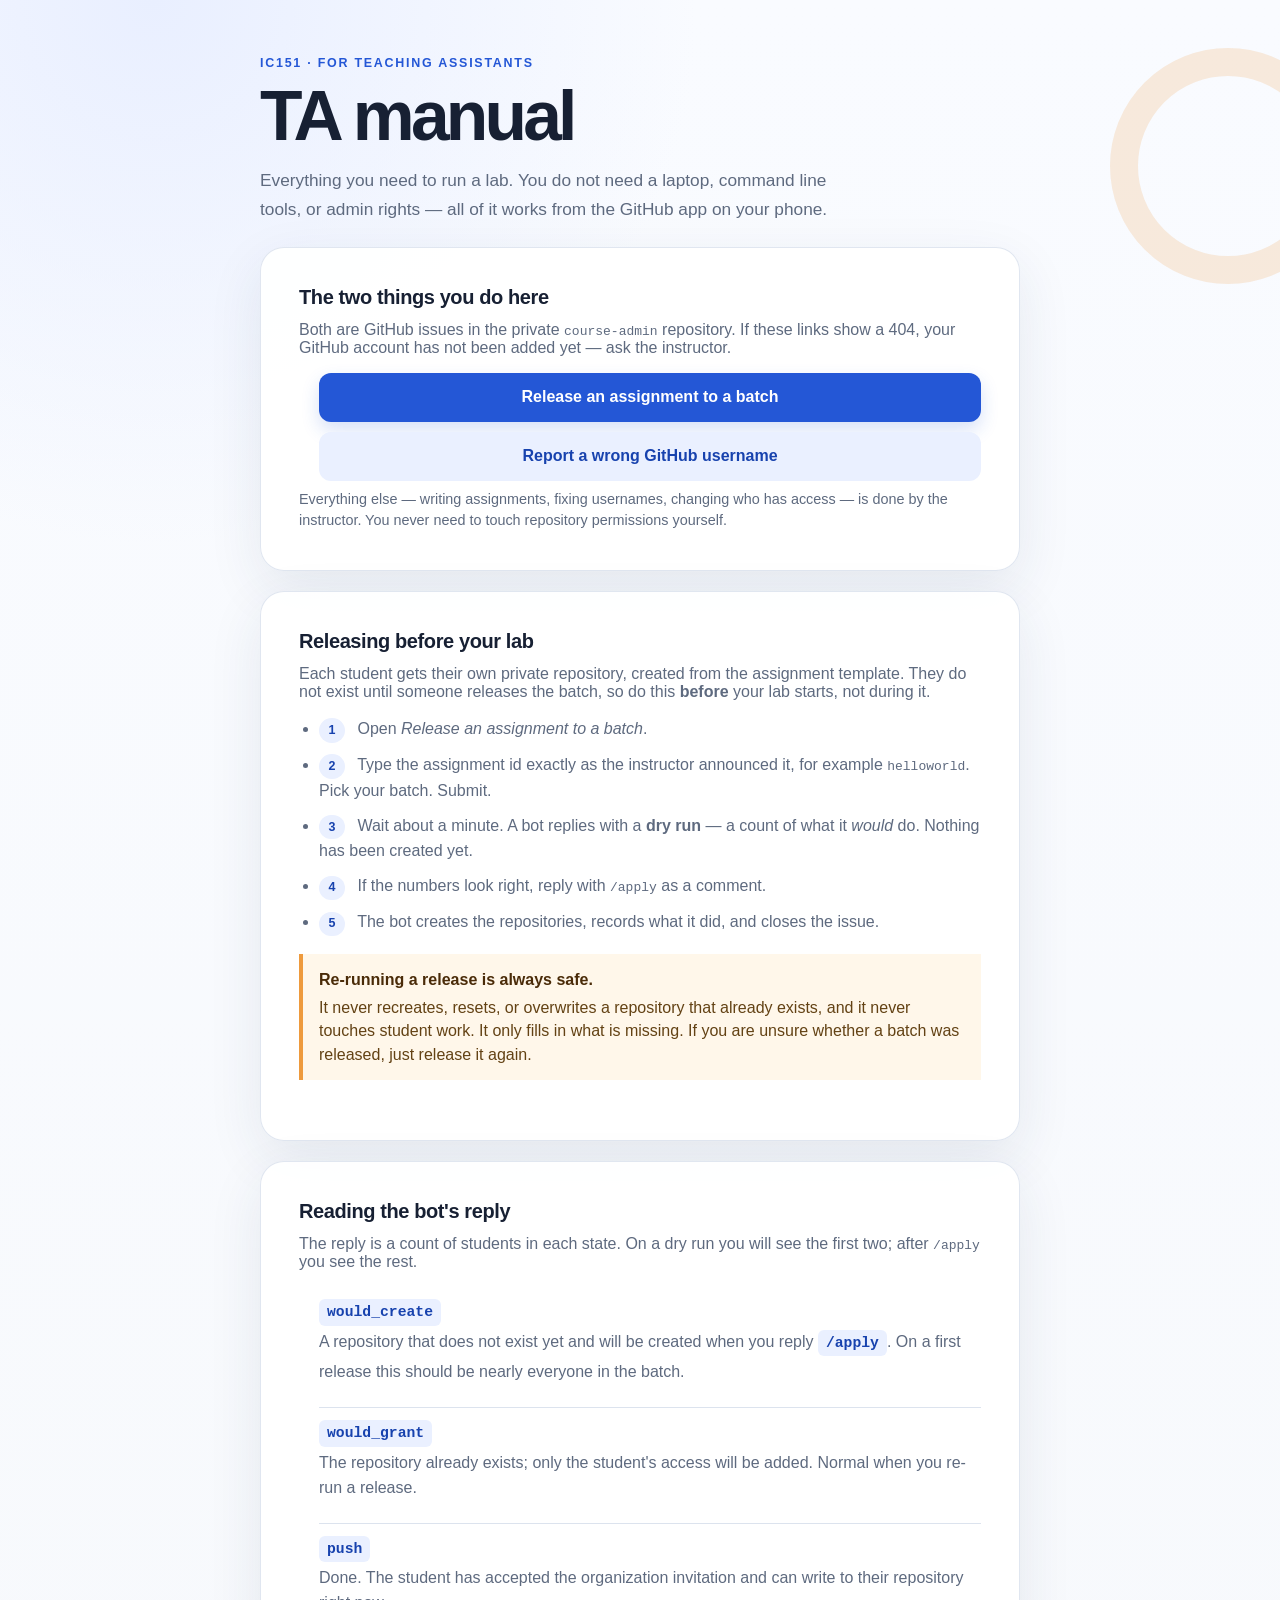
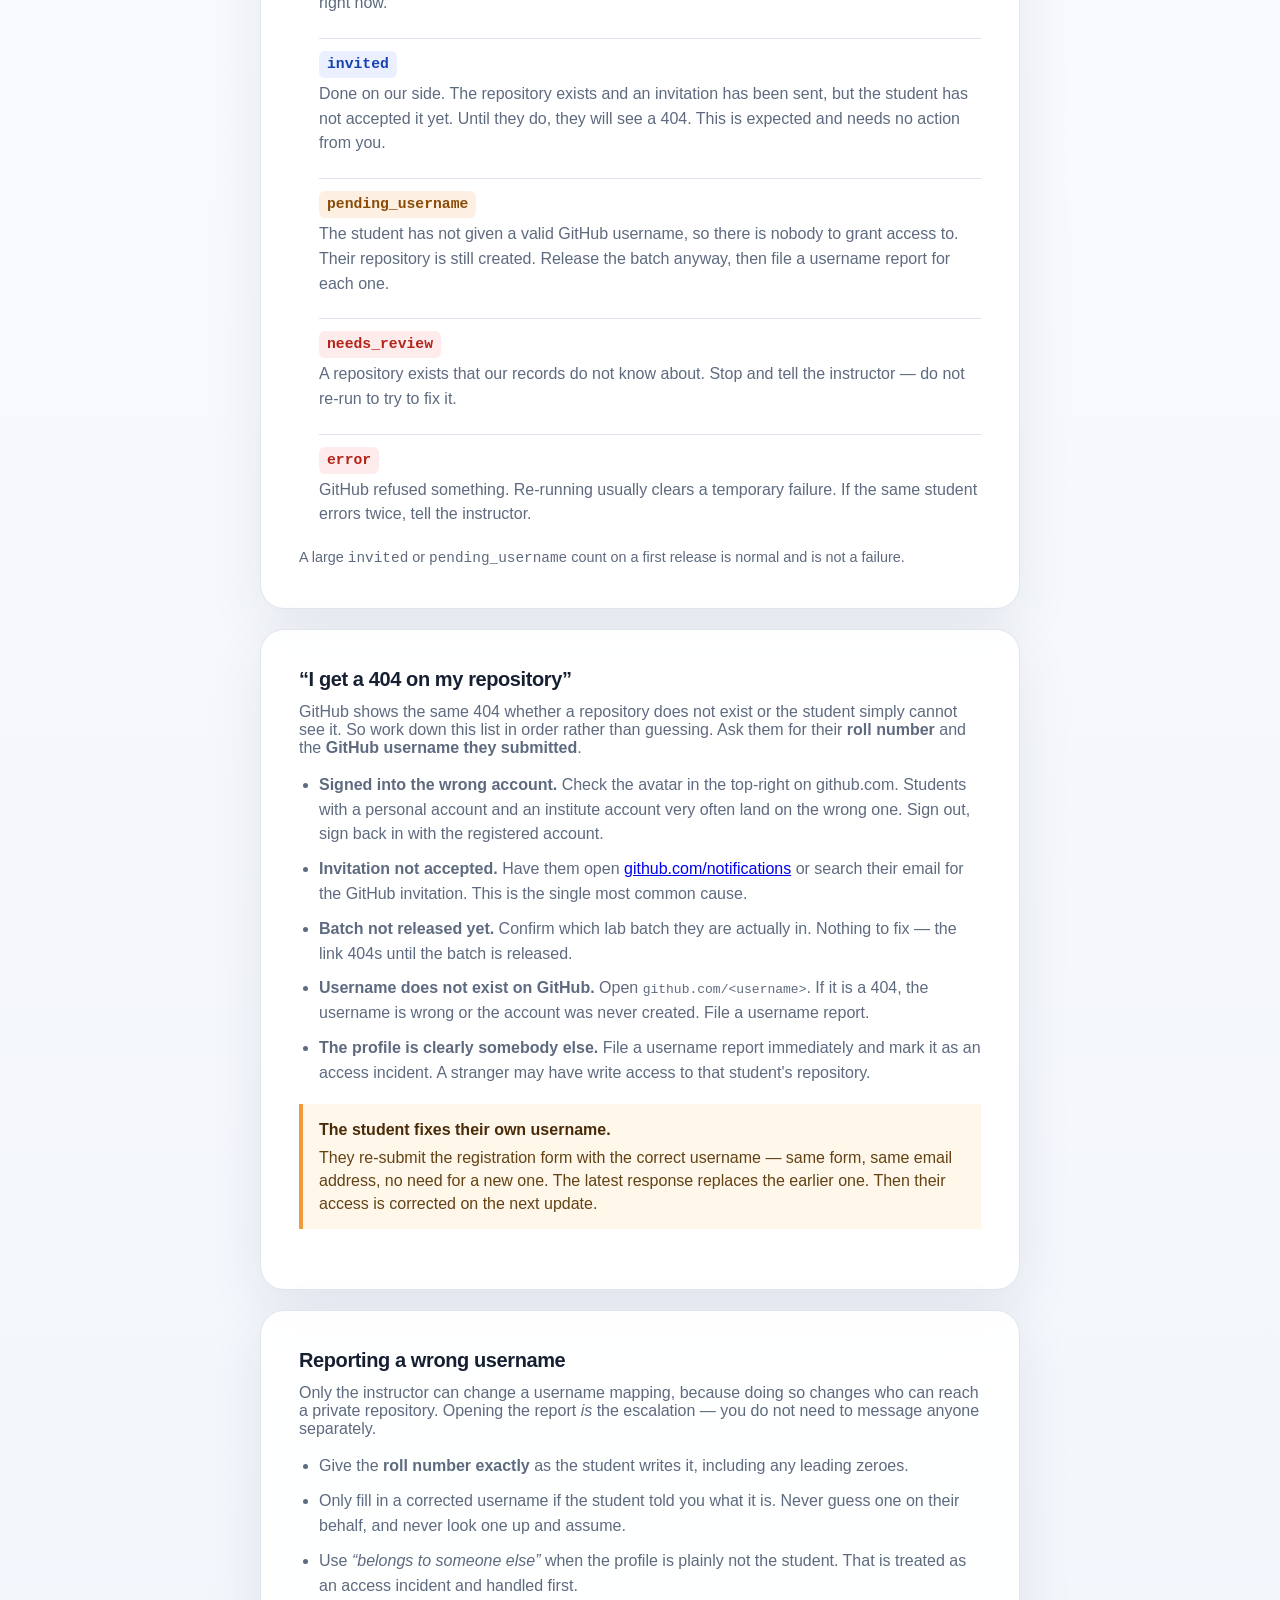
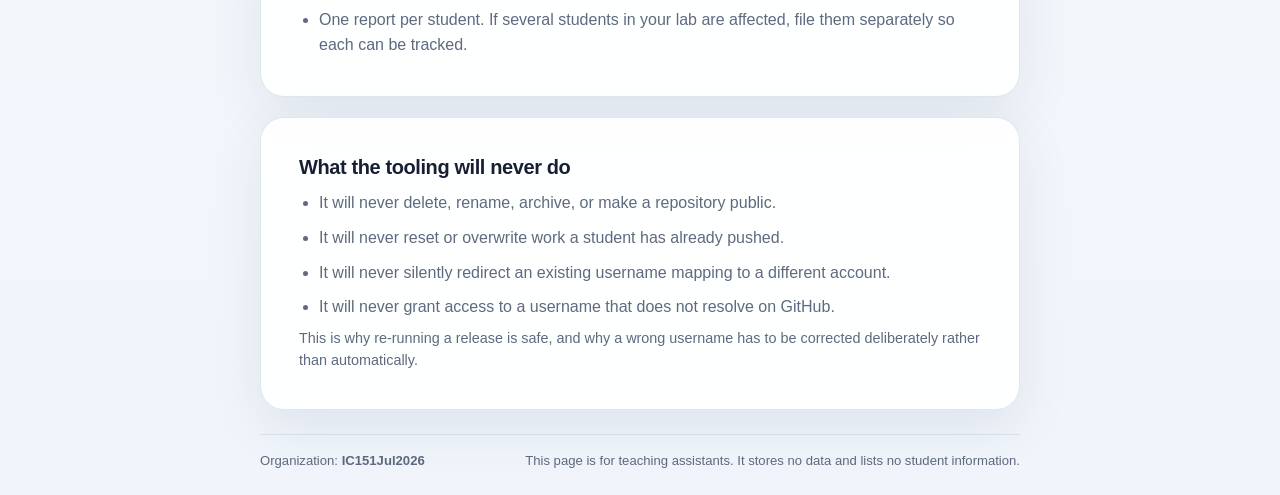
==== ta.html @ 12395a5b "Update assignment portal" ====
<!doctype html>
<html lang="en">
  <head>
    <meta charset="utf-8">
    <meta name="viewport" content="width=device-width, initial-scale=1">
    <meta name="robots" content="noindex, nofollow">
    <meta name="description" content="IC151 teaching assistant manual">
    <title>IC151 TA manual</title>
    <link rel="stylesheet" href="styles.css">
    <style>
      .states { list-style: none; padding: 0; margin: 0; }
      .states li { padding: 12px 0; border-top: 1px solid var(--line); }
      .states li:first-child { border-top: 0; }
      .states code {
        display: inline-block; font-weight: 700; font-size: .92rem;
        padding: 2px 8px; border-radius: 6px; margin-bottom: 4px;
        background: var(--blue-soft); color: var(--blue-dark);
      }
      .states code.warn { background: #fdf0e3; color: #8a4b06; }
      .states code.bad  { background: #fdeceb; color: var(--danger); }
      .states span { display: block; color: var(--muted); line-height: 1.55; }
      .do-list { display: grid; gap: 12px; margin: 0; padding: 0; list-style: none; }
      .do-list a.button-link { display: block; text-align: center; }
    </style>
  </head>
  <body>
    <main class="page-shell">
      <section class="hero" aria-labelledby="page-title">
        <p class="eyebrow">IC151 · For teaching assistants</p>
        <h1 id="page-title">TA manual</h1>
        <p class="intro">Everything you need to run a lab. You do not need a laptop, command line tools, or admin rights &mdash; all of it works from the GitHub app on your phone.</p>
      </section>

      <section class="card instructions" aria-labelledby="do-title">
        <h2 id="do-title">The two things you do here</h2>
        <p>Both are GitHub issues in the private <code>course-admin</code> repository. If these links show a 404, your GitHub account has not been added yet &mdash; ask the instructor.</p>
        <ul class="do-list">
          <li><a class="primary-button button-link" href="https://github.com/IC151Jul2026/course-admin/issues/new?template=release-assignment.yml" target="_blank" rel="noopener noreferrer">Release an assignment to a batch</a></li>
          <li><a class="secondary-button button-link" href="https://github.com/IC151Jul2026/course-admin/issues/new?template=wrong-username.yml" target="_blank" rel="noopener noreferrer">Report a wrong GitHub username</a></li>
        </ul>
        <p class="field-help">Everything else &mdash; writing assignments, fixing usernames, changing who has access &mdash; is done by the instructor. You never need to touch repository permissions yourself.</p>
      </section>

      <section class="card instructions" aria-labelledby="release-title">
        <h2 id="release-title">Releasing before your lab</h2>
        <p>Each student gets their own private repository, created from the assignment template. They do not exist until someone releases the batch, so do this <strong>before</strong> your lab starts, not during it.</p>
        <ul>
          <li><strong class="step">1</strong> Open <em>Release an assignment to a batch</em>.</li>
          <li><strong class="step">2</strong> Type the assignment id exactly as the instructor announced it, for example <code>helloworld</code>. Pick your batch. Submit.</li>
          <li><strong class="step">3</strong> Wait about a minute. A bot replies with a <strong>dry run</strong> &mdash; a count of what it <em>would</em> do. Nothing has been created yet.</li>
          <li><strong class="step">4</strong> If the numbers look right, reply with <code>/apply</code> as a comment.</li>
          <li><strong class="step">5</strong> The bot creates the repositories, records what it did, and closes the issue.</li>
        </ul>
        <div class="notice">
          <strong>Re-running a release is always safe.</strong>
          <span>It never recreates, resets, or overwrites a repository that already exists, and it never touches student work. It only fills in what is missing. If you are unsure whether a batch was released, just release it again.</span>
        </div>
      </section>

      <section class="card instructions" aria-labelledby="states-title">
        <h2 id="states-title">Reading the bot's reply</h2>
        <p>The reply is a count of students in each state. On a dry run you will see the first two; after <code>/apply</code> you see the rest.</p>
        <ul class="states">
          <li><code>would_create</code><span>A repository that does not exist yet and will be created when you reply <code>/apply</code>. On a first release this should be nearly everyone in the batch.</span></li>
          <li><code>would_grant</code><span>The repository already exists; only the student's access will be added. Normal when you re-run a release.</span></li>
          <li><code>push</code><span>Done. The student has accepted the organization invitation and can write to their repository right now.</span></li>
          <li><code>invited</code><span>Done on our side. The repository exists and an invitation has been sent, but the student has not accepted it yet. Until they do, they will see a 404. This is expected and needs no action from you.</span></li>
          <li><code class="warn">pending_username</code><span>The student has not given a valid GitHub username, so there is nobody to grant access to. Their repository is still created. Release the batch anyway, then file a username report for each one.</span></li>
          <li><code class="bad">needs_review</code><span>A repository exists that our records do not know about. Stop and tell the instructor &mdash; do not re-run to try to fix it.</span></li>
          <li><code class="bad">error</code><span>GitHub refused something. Re-running usually clears a temporary failure. If the same student errors twice, tell the instructor.</span></li>
        </ul>
        <p class="field-help">A large <code>invited</code> or <code>pending_username</code> count on a first release is normal and is not a failure.</p>
      </section>

      <section class="card instructions" aria-labelledby="trouble-title">
        <h2 id="trouble-title">&ldquo;I get a 404 on my repository&rdquo;</h2>
        <p>GitHub shows the same 404 whether a repository does not exist or the student simply cannot see it. So work down this list in order rather than guessing. Ask them for their <strong>roll number</strong> and the <strong>GitHub username they submitted</strong>.</p>
        <ul>
          <li><strong>Signed into the wrong account.</strong> Check the avatar in the top-right on github.com. Students with a personal account and an institute account very often land on the wrong one. Sign out, sign back in with the registered account.</li>
          <li><strong>Invitation not accepted.</strong> Have them open <a href="https://github.com/notifications" target="_blank" rel="noopener noreferrer">github.com/notifications</a> or search their email for the GitHub invitation. This is the single most common cause.</li>
          <li><strong>Batch not released yet.</strong> Confirm which lab batch they are actually in. Nothing to fix &mdash; the link 404s until the batch is released.</li>
          <li><strong>Username does not exist on GitHub.</strong> Open <code>github.com/&lt;username&gt;</code>. If it is a 404, the username is wrong or the account was never created. File a username report.</li>
          <li><strong>The profile is clearly somebody else.</strong> File a username report immediately and mark it as an access incident. A stranger may have write access to that student's repository.</li>
        </ul>
        <div class="notice">
          <strong>The student fixes their own username.</strong>
          <span>They re-submit the registration form with the correct username &mdash; same form, same email address, no need for a new one. The latest response replaces the earlier one. Then their access is corrected on the next update.</span>
        </div>
      </section>

      <section class="card instructions" aria-labelledby="report-title">
        <h2 id="report-title">Reporting a wrong username</h2>
        <p>Only the instructor can change a username mapping, because doing so changes who can reach a private repository. Opening the report <em>is</em> the escalation &mdash; you do not need to message anyone separately.</p>
        <ul>
          <li>Give the <strong>roll number exactly</strong> as the student writes it, including any leading zeroes.</li>
          <li>Only fill in a corrected username if the student told you what it is. Never guess one on their behalf, and never look one up and assume.</li>
          <li>Use <em>&ldquo;belongs to someone else&rdquo;</em> when the profile is plainly not the student. That is treated as an access incident and handled first.</li>
          <li>One report per student. If several students in your lab are affected, file them separately so each can be tracked.</li>
        </ul>
      </section>

      <section class="card instructions" aria-labelledby="never-title">
        <h2 id="never-title">What the tooling will never do</h2>
        <ul>
          <li>It will never delete, rename, archive, or make a repository public.</li>
          <li>It will never reset or overwrite work a student has already pushed.</li>
          <li>It will never silently redirect an existing username mapping to a different account.</li>
          <li>It will never grant access to a username that does not resolve on GitHub.</li>
        </ul>
        <p class="field-help">This is why re-running a release is safe, and why a wrong username has to be corrected deliberately rather than automatically.</p>
      </section>

      <footer>
        <span>Organization: <strong>IC151Jul2026</strong></span>
        <span>This page is for teaching assistants. It stores no data and lists no student information.</span>
      </footer>
    </main>
  </body>
</html>
---- styles.css ----
:root {
  color-scheme: light;
  --ink: #172033;
  --muted: #5e6a7f;
  --line: #dce3ee;
  --paper: #f7f9fc;
  --card: #ffffff;
  --blue: #2457d6;
  --blue-dark: #1742ae;
  --blue-soft: #eaf0ff;
  --orange: #ee9a3d;
  --danger: #b42318;
  font-family: Inter, ui-sans-serif, -apple-system, BlinkMacSystemFont, "Segoe UI", sans-serif;
}

* { box-sizing: border-box; }

body {
  margin: 0;
  min-width: 320px;
  color: var(--ink);
  background:
    radial-gradient(circle at 12% 0%, #e9efff 0, transparent 34rem),
    linear-gradient(180deg, #f9fbff 0%, var(--paper) 54%, #f1f5fb 100%);
}

body::before {
  content: "";
  position: fixed;
  width: 180px;
  height: 180px;
  right: -66px;
  top: 48px;
  border: 28px solid rgba(238, 154, 61, .18);
  border-radius: 50%;
  pointer-events: none;
}

.page-shell {
  width: min(100% - 32px, 760px);
  margin: 0 auto;
  padding: 56px 0 28px;
}

.hero { margin-bottom: 24px; }

.eyebrow {
  margin: 0 0 12px;
  color: var(--blue);
  font-size: .78rem;
  font-weight: 800;
  letter-spacing: .14em;
  text-transform: uppercase;
}

h1, h2, p { margin-top: 0; }

h1 {
  max-width: 630px;
  margin-bottom: 16px;
  font-size: clamp(2.15rem, 6vw, 4.35rem);
  line-height: .98;
  letter-spacing: -.055em;
}

h2 {
  margin-bottom: 18px;
  font-size: 1.25rem;
  letter-spacing: -.02em;
}

.intro {
  max-width: 570px;
  margin-bottom: 0;
  color: var(--muted);
  font-size: 1.08rem;
  line-height: 1.65;
}

.card {
  position: relative;
  margin-bottom: 20px;
  padding: clamp(22px, 5vw, 38px);
  border: 1px solid rgba(220, 227, 238, .88);
  border-radius: 24px;
  background: rgba(255, 255, 255, .92);
  box-shadow: 0 18px 55px rgba(30, 52, 92, .09);
}

label {
  display: block;
  margin: 20px 0 8px;
  font-weight: 750;
}

label:first-of-type { margin-top: 0; }

select, input {
  width: 100%;
  min-height: 50px;
  padding: 12px 14px;
  border: 1px solid #cbd5e3;
  border-radius: 12px;
  color: var(--ink);
  background: #fff;
  font: inherit;
  font-size: 1rem;
}

select:focus, input:focus, button:focus-visible, a:focus-visible {
  outline: 3px solid rgba(36, 87, 214, .25);
  outline-offset: 2px;
  border-color: var(--blue);
}

select:disabled { color: var(--muted); background: #f3f5f8; }

.field-help {
  margin: 8px 0 0;
  color: var(--muted);
  font-size: .9rem;
  line-height: 1.5;
}

.status {
  min-height: 24px;
  margin: 18px 0 8px;
  color: var(--muted);
  font-size: .92rem;
}

.status.error { color: var(--danger); font-weight: 650; }

button, .button-link {
  display: inline-flex;
  align-items: center;
  justify-content: center;
  min-height: 48px;
  padding: 12px 18px;
  border: 0;
  border-radius: 12px;
  font: inherit;
  font-weight: 750;
  text-decoration: none;
  cursor: pointer;
  transition: transform .15s ease, background .15s ease, box-shadow .15s ease;
}

button:hover, .button-link:hover { transform: translateY(-1px); }

.primary-button {
  color: #fff;
  background: var(--blue);
  box-shadow: 0 8px 18px rgba(36, 87, 214, .18);
}

.primary-button:hover { background: var(--blue-dark); }

.secondary-button {
  color: var(--blue-dark);
  background: var(--blue-soft);
}

.confirmation h2 { margin-bottom: 10px; }
.confirmation p:not(.eyebrow) { color: var(--muted); line-height: 1.55; }

.repository-link-wrap {
  overflow-wrap: anywhere;
  margin: 20px 0;
  padding: 14px;
  border-radius: 12px;
  background: #f2f5fa;
}

.repository-link-wrap a { color: var(--blue-dark); font-weight: 700; }

.notice {
  display: grid;
  gap: 5px;
  margin: 18px 0 22px;
  padding: 14px 16px;
  border-left: 4px solid var(--orange);
  color: #634214;
  background: #fff7ea;
  line-height: 1.45;
}

.notice strong { color: #4a2b08; }

.button-row { display: flex; flex-wrap: wrap; gap: 12px; }

.instructions {
  padding: 18px 4px 10px;
  color: var(--muted);
}

.instructions h2 { color: var(--ink); margin-bottom: 12px; }

.instructions ul {
  display: grid;
  gap: 10px;
  margin: 0;
  padding-left: 20px;
  line-height: 1.55;
}

footer {
  display: flex;
  flex-wrap: wrap;
  justify-content: space-between;
  gap: 12px 24px;
  margin-top: 24px;
  padding-top: 18px;
  border-top: 1px solid var(--line);
  color: var(--muted);
  font-size: .82rem;
}

@media (max-width: 520px) {
  .page-shell { width: min(100% - 24px, 760px); padding-top: 34px; }
  .card { border-radius: 18px; }
  .button-row > * { width: 100%; }
  footer { display: grid; }
}

@media (prefers-reduced-motion: reduce) {
  *, *::before, *::after { scroll-behavior: auto !important; transition: none !important; }
}

/* ---------------------------------------------------------------- walkthrough */

/* The guidance sections read as cards too, so the page is one consistent stack
   instead of styled cards followed by bare text. */
.card.instructions {
  padding: clamp(22px, 5vw, 38px);
  color: var(--ink);
}

.card.instructions > p,
.card.instructions ul {
  color: var(--muted);
}

.instructions h3 {
  margin: 30px 0 6px;
  font-size: 1.02rem;
  letter-spacing: -.01em;
}

.instructions h3:first-of-type { margin-top: 22px; }

.option-note {
  margin-bottom: 18px;
  font-size: .95rem;
  line-height: 1.6;
}

/* Step chips: A1, B2, ... */
.step {
  display: inline-block;
  min-width: 26px;
  margin-right: .5rem;
  padding: .16rem .5rem;
  border-radius: 999px;
  background: var(--blue-soft);
  color: var(--blue-dark);
  font-size: .78rem;
  font-weight: 800;
  letter-spacing: .02em;
  text-align: center;
}

/* Figures are SVG so the red pointers stay sharp at any width and cropping is
   just a viewBox -- there is no image-editing step to redo. */
.shot { margin: 0 0 1.5rem; }

.shot svg {
  display: block;
  width: 100%;
  height: auto;
  border: 1px solid var(--line);
  border-radius: 14px;
  background: #fff;
  box-shadow: 0 10px 26px rgba(30, 52, 92, .08);
}

.shot figcaption {
  margin-top: .7rem;
  color: var(--muted);
  font-size: .93rem;
  line-height: 1.55;
}

/* ------------------------------------------------------------------ terminal */

/* Deliberately dark in every colour scheme -- a terminal that turns white stops
   reading as a terminal. */
.terminal {
  margin: 1rem 0;
  border-radius: 14px;
  overflow: hidden;
  background: #1b2130;
  box-shadow: 0 14px 34px rgba(15, 23, 42, .22);
}

.terminal-bar {
  display: flex;
  align-items: center;
  gap: .45rem;
  padding: .6rem .85rem;
  background: #262e3f;
  border-bottom: 1px solid rgba(255, 255, 255, .07);
}

.terminal-bar .dot {
  width: 11px;
  height: 11px;
  border-radius: 50%;
  flex: none;
}

.terminal-bar .dot.r { background: #ff5f57; }
.terminal-bar .dot.y { background: #febc2e; }
.terminal-bar .dot.g { background: #28c840; }

.terminal-title {
  margin-left: .45rem;
  color: rgba(255, 255, 255, .5);
  font-size: .78rem;
  font-family: ui-monospace, SFMono-Regular, Menlo, Consolas, monospace;
}

.copy-btn {
  min-height: 30px;
  margin-left: auto;
  padding: .3rem .7rem;
  border-radius: 8px;
  color: rgba(255, 255, 255, .78);
  background: rgba(255, 255, 255, .09);
  font-size: .78rem;
  font-weight: 650;
}

.copy-btn:hover { transform: none; background: rgba(255, 255, 255, .17); }
.copy-btn.copied { color: #0f2417; background: #3fb950; }

.terminal pre {
  margin: 0;
  padding: 1rem 1.1rem;
  overflow-x: auto;
  color: #e6edf3;
  font-family: ui-monospace, SFMono-Regular, Menlo, Consolas, monospace;
  font-size: .87rem;
  line-height: 1.7;
}

.terminal code { background: none; color: inherit; padding: 0; }

.terminal .c  { color: #78839a; }
.terminal .o  { color: #aab6c6; }
.terminal .ok { color: #56d364; font-weight: 700; }

/* Shown, but never copied, so the block stays paste-safe. */
.terminal .p {
  color: #6cb6ff;
  -webkit-user-select: none;
  user-select: none;
}

@media (max-width: 520px) {
  .terminal pre { font-size: .8rem; }
  .terminal-title { display: none; }
}
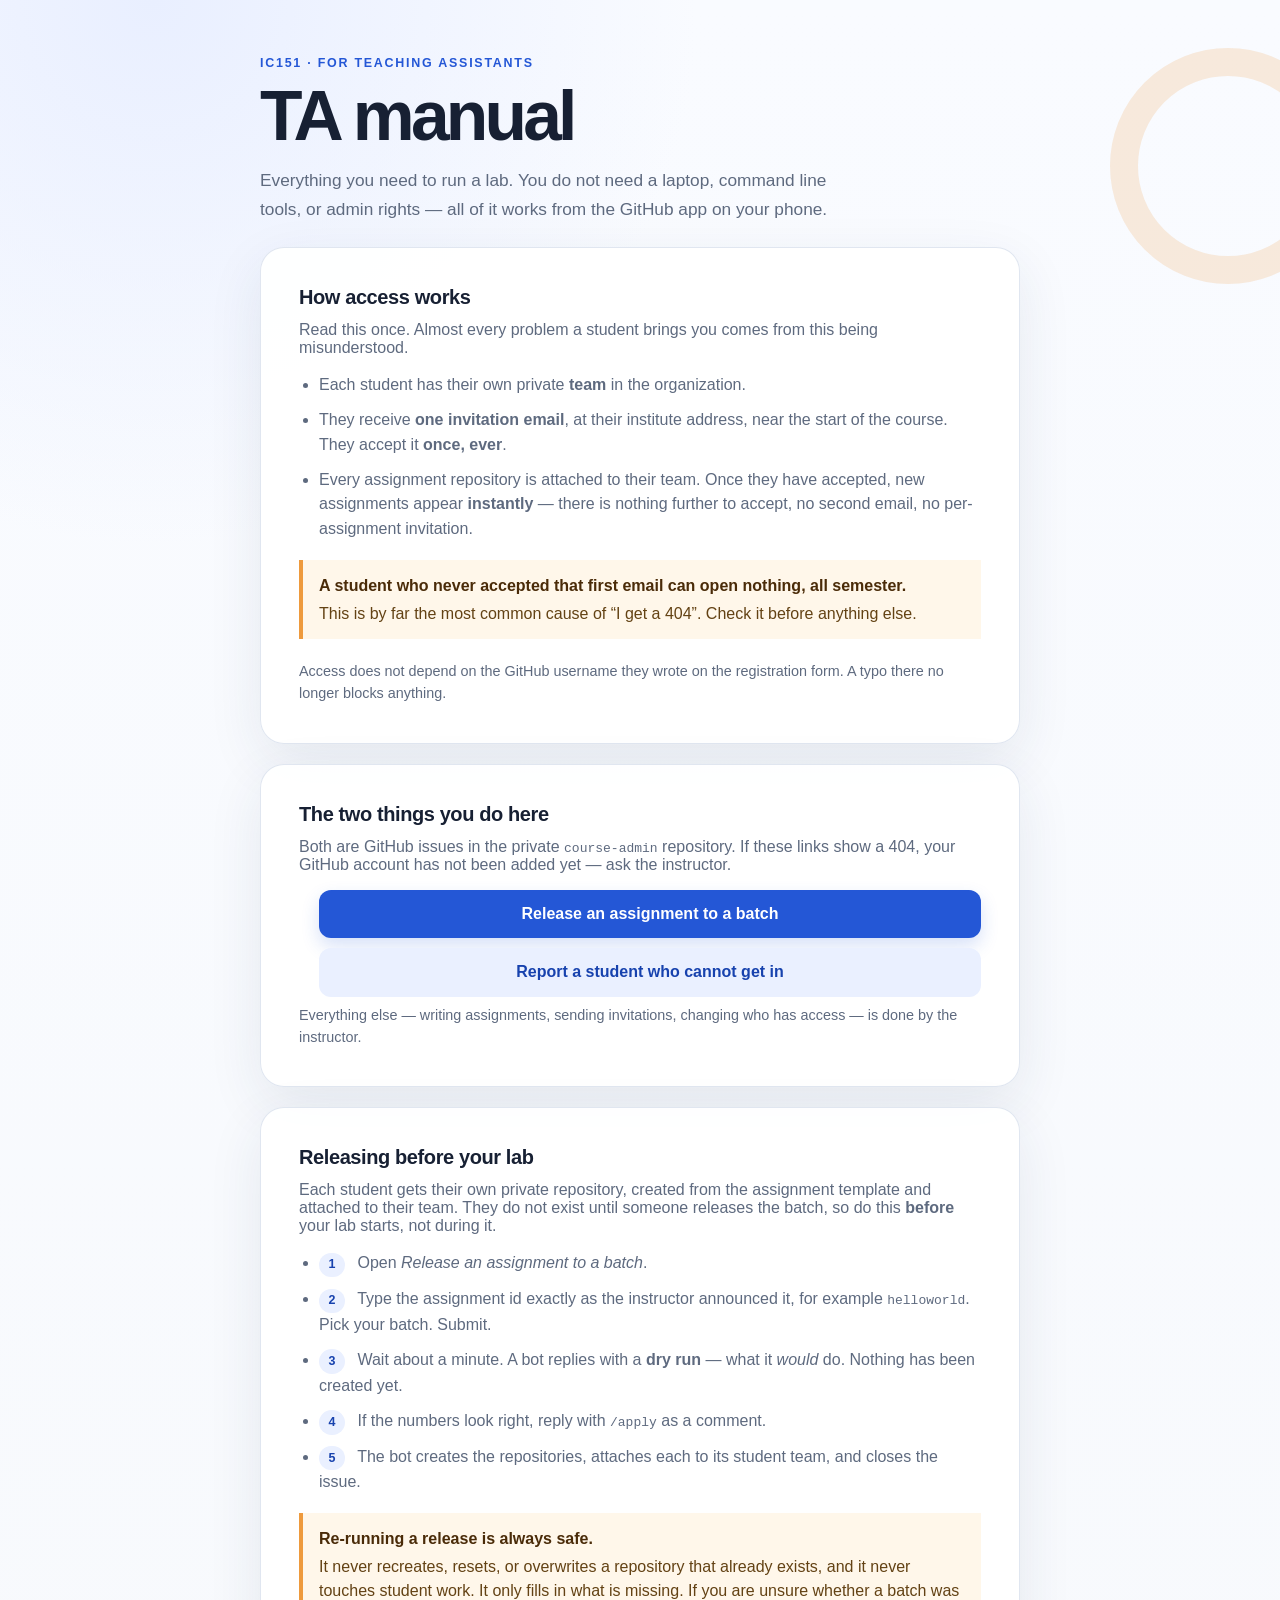
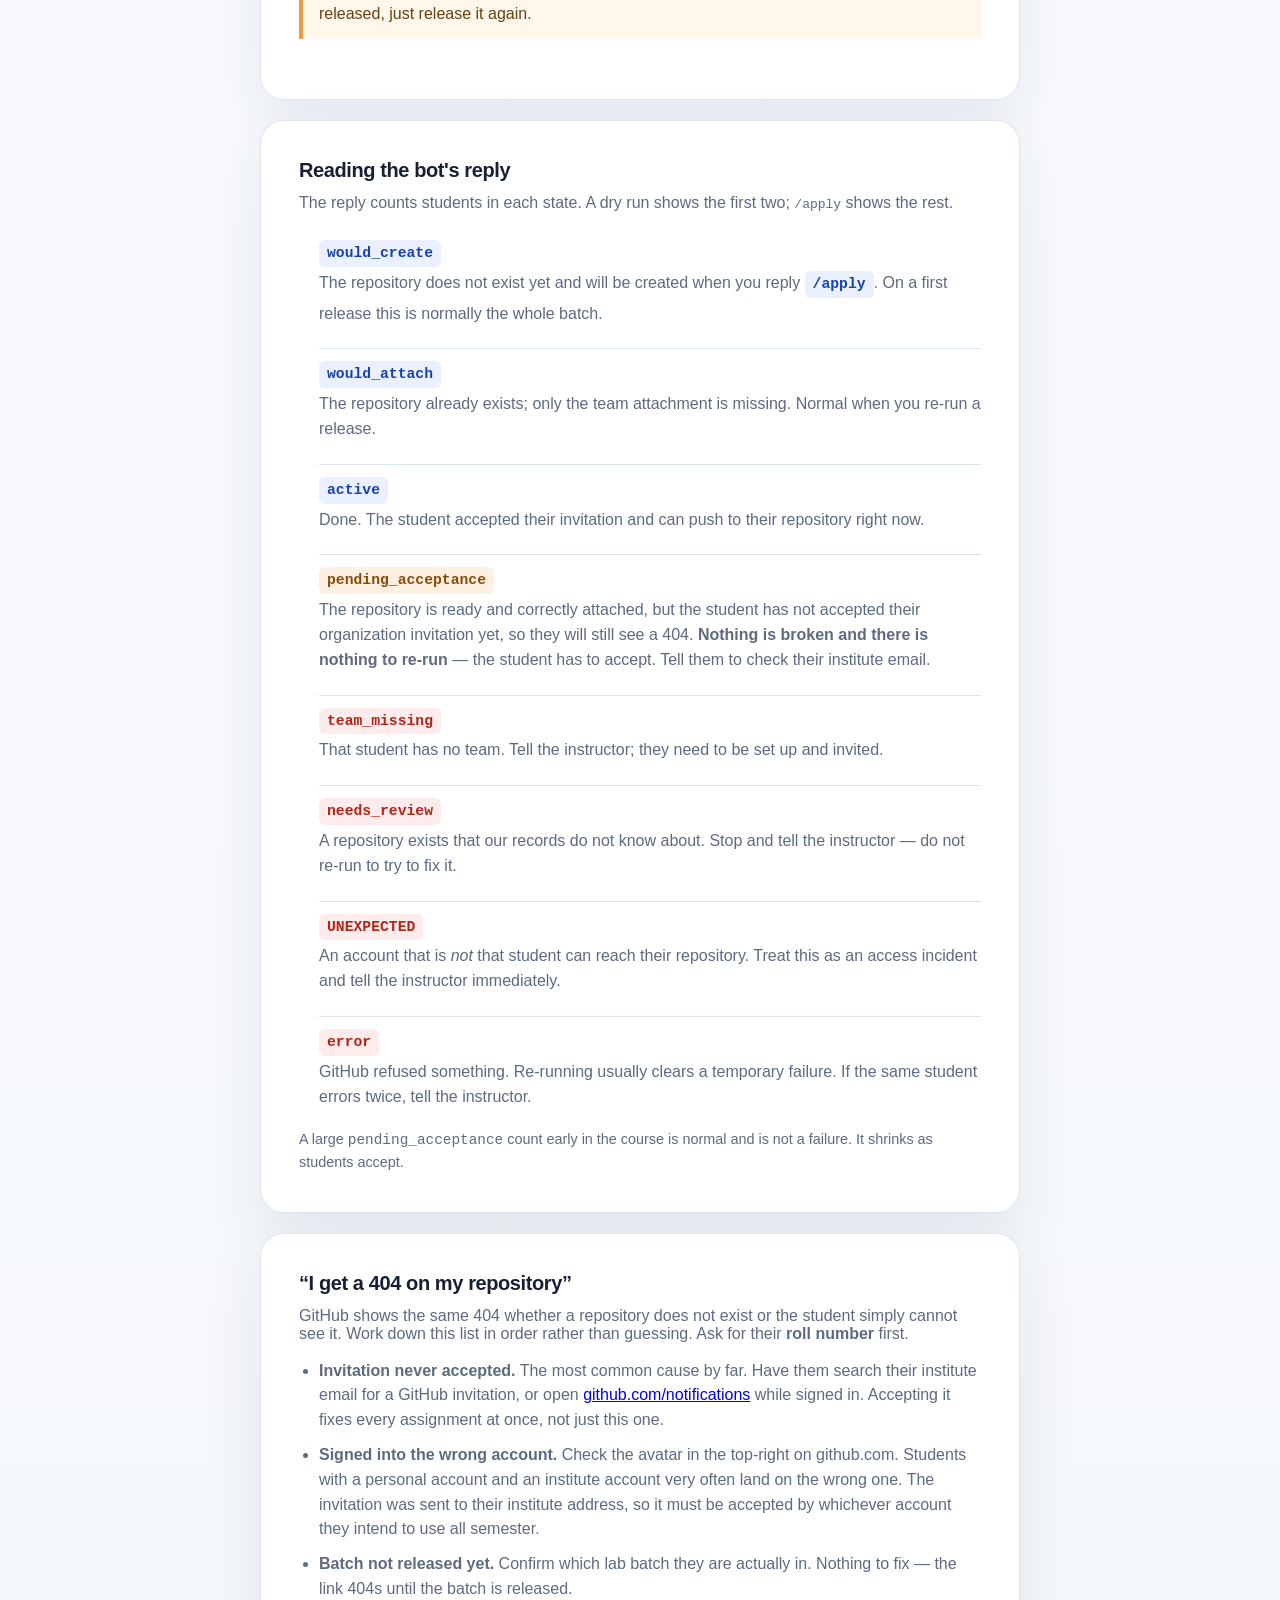
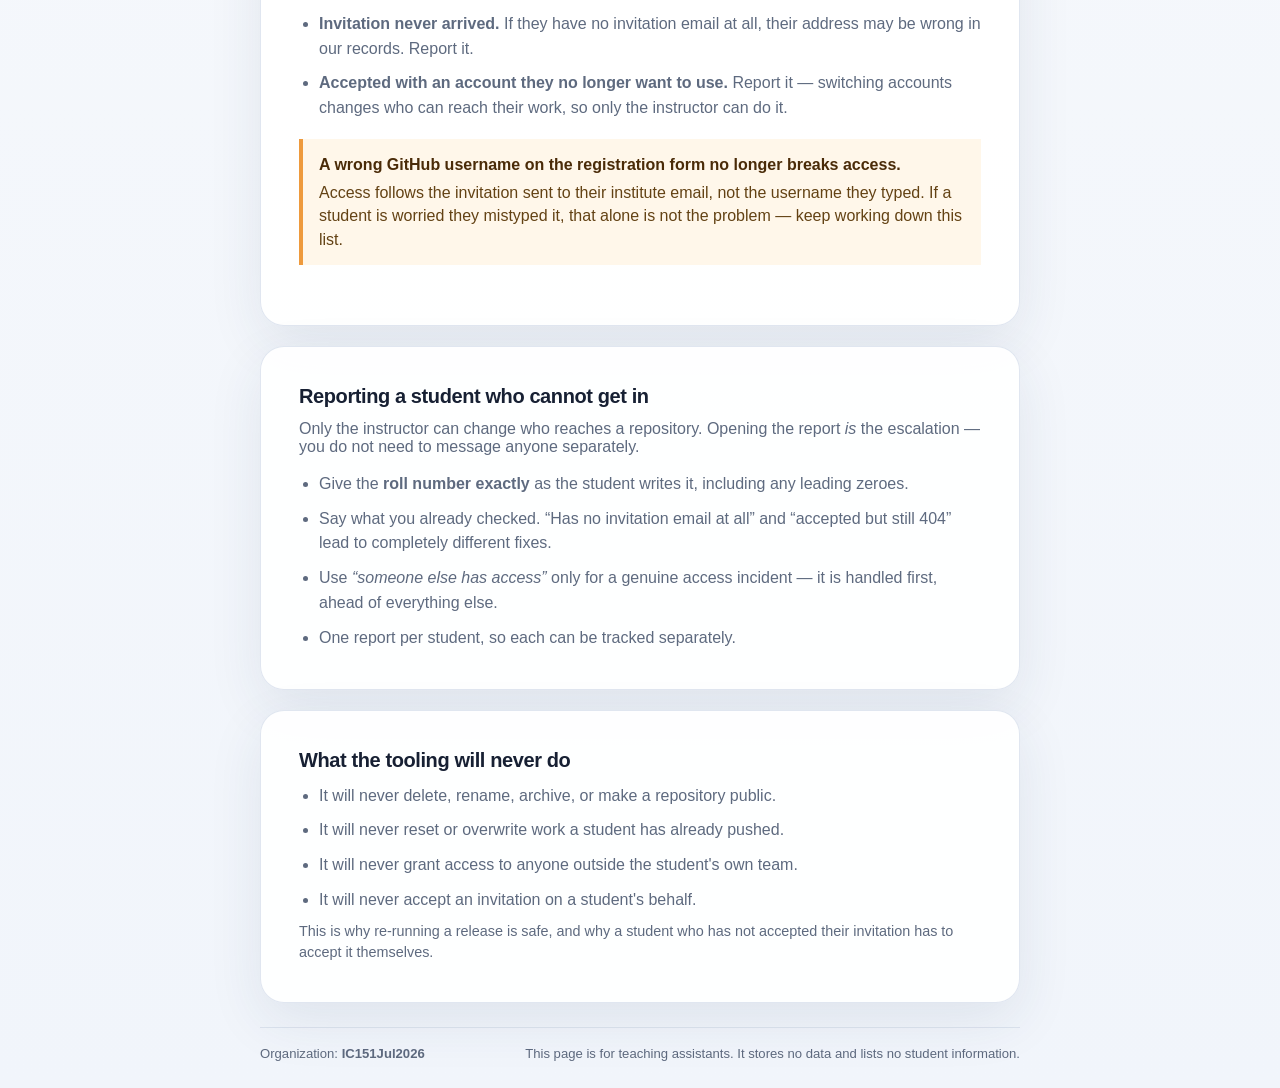
==== commit fb9557c8: "Update assignment portal" ====
--- a/ta.html
+++ b/ta.html
@@ -31,25 +31,40 @@
         <p class="intro">Everything you need to run a lab. You do not need a laptop, command line tools, or admin rights &mdash; all of it works from the GitHub app on your phone.</p>
       </section>
 
+      <section class="card instructions" aria-labelledby="how-title">
+        <h2 id="how-title">How access works</h2>
+        <p>Read this once. Almost every problem a student brings you comes from this being misunderstood.</p>
+        <ul>
+          <li>Each student has their own private <strong>team</strong> in the organization.</li>
+          <li>They receive <strong>one invitation email</strong>, at their institute address, near the start of the course. They accept it <strong>once, ever</strong>.</li>
+          <li>Every assignment repository is attached to their team. Once they have accepted, new assignments appear <strong>instantly</strong> &mdash; there is nothing further to accept, no second email, no per-assignment invitation.</li>
+        </ul>
+        <div class="notice">
+          <strong>A student who never accepted that first email can open nothing, all semester.</strong>
+          <span>This is by far the most common cause of &ldquo;I get a 404&rdquo;. Check it before anything else.</span>
+        </div>
+        <p class="field-help">Access does not depend on the GitHub username they wrote on the registration form. A typo there no longer blocks anything.</p>
+      </section>
+
       <section class="card instructions" aria-labelledby="do-title">
         <h2 id="do-title">The two things you do here</h2>
         <p>Both are GitHub issues in the private <code>course-admin</code> repository. If these links show a 404, your GitHub account has not been added yet &mdash; ask the instructor.</p>
         <ul class="do-list">
           <li><a class="primary-button button-link" href="https://github.com/IC151Jul2026/course-admin/issues/new?template=release-assignment.yml" target="_blank" rel="noopener noreferrer">Release an assignment to a batch</a></li>
-          <li><a class="secondary-button button-link" href="https://github.com/IC151Jul2026/course-admin/issues/new?template=wrong-username.yml" target="_blank" rel="noopener noreferrer">Report a wrong GitHub username</a></li>
+          <li><a class="secondary-button button-link" href="https://github.com/IC151Jul2026/course-admin/issues/new?template=access-problem.yml" target="_blank" rel="noopener noreferrer">Report a student who cannot get in</a></li>
         </ul>
-        <p class="field-help">Everything else &mdash; writing assignments, fixing usernames, changing who has access &mdash; is done by the instructor. You never need to touch repository permissions yourself.</p>
+        <p class="field-help">Everything else &mdash; writing assignments, sending invitations, changing who has access &mdash; is done by the instructor.</p>
       </section>
 
       <section class="card instructions" aria-labelledby="release-title">
         <h2 id="release-title">Releasing before your lab</h2>
-        <p>Each student gets their own private repository, created from the assignment template. They do not exist until someone releases the batch, so do this <strong>before</strong> your lab starts, not during it.</p>
+        <p>Each student gets their own private repository, created from the assignment template and attached to their team. They do not exist until someone releases the batch, so do this <strong>before</strong> your lab starts, not during it.</p>
         <ul>
           <li><strong class="step">1</strong> Open <em>Release an assignment to a batch</em>.</li>
           <li><strong class="step">2</strong> Type the assignment id exactly as the instructor announced it, for example <code>helloworld</code>. Pick your batch. Submit.</li>
-          <li><strong class="step">3</strong> Wait about a minute. A bot replies with a <strong>dry run</strong> &mdash; a count of what it <em>would</em> do. Nothing has been created yet.</li>
+          <li><strong class="step">3</strong> Wait about a minute. A bot replies with a <strong>dry run</strong> &mdash; what it <em>would</em> do. Nothing has been created yet.</li>
           <li><strong class="step">4</strong> If the numbers look right, reply with <code>/apply</code> as a comment.</li>
-          <li><strong class="step">5</strong> The bot creates the repositories, records what it did, and closes the issue.</li>
+          <li><strong class="step">5</strong> The bot creates the repositories, attaches each to its student team, and closes the issue.</li>
         </ul>
         <div class="notice">
           <strong>Re-running a release is always safe.</strong>
@@ -59,43 +74,44 @@
 
       <section class="card instructions" aria-labelledby="states-title">
         <h2 id="states-title">Reading the bot's reply</h2>
-        <p>The reply is a count of students in each state. On a dry run you will see the first two; after <code>/apply</code> you see the rest.</p>
+        <p>The reply counts students in each state. A dry run shows the first two; <code>/apply</code> shows the rest.</p>
         <ul class="states">
-          <li><code>would_create</code><span>A repository that does not exist yet and will be created when you reply <code>/apply</code>. On a first release this should be nearly everyone in the batch.</span></li>
-          <li><code>would_grant</code><span>The repository already exists; only the student's access will be added. Normal when you re-run a release.</span></li>
-          <li><code>push</code><span>Done. The student has accepted the organization invitation and can write to their repository right now.</span></li>
-          <li><code>invited</code><span>Done on our side. The repository exists and an invitation has been sent, but the student has not accepted it yet. Until they do, they will see a 404. This is expected and needs no action from you.</span></li>
-          <li><code class="warn">pending_username</code><span>The student has not given a valid GitHub username, so there is nobody to grant access to. Their repository is still created. Release the batch anyway, then file a username report for each one.</span></li>
+          <li><code>would_create</code><span>The repository does not exist yet and will be created when you reply <code>/apply</code>. On a first release this is normally the whole batch.</span></li>
+          <li><code>would_attach</code><span>The repository already exists; only the team attachment is missing. Normal when you re-run a release.</span></li>
+          <li><code>active</code><span>Done. The student accepted their invitation and can push to their repository right now.</span></li>
+          <li><code class="warn">pending_acceptance</code><span>The repository is ready and correctly attached, but the student has not accepted their organization invitation yet, so they will still see a 404. <strong>Nothing is broken and there is nothing to re-run</strong> &mdash; the student has to accept. Tell them to check their institute email.</span></li>
+          <li><code class="bad">team_missing</code><span>That student has no team. Tell the instructor; they need to be set up and invited.</span></li>
           <li><code class="bad">needs_review</code><span>A repository exists that our records do not know about. Stop and tell the instructor &mdash; do not re-run to try to fix it.</span></li>
+          <li><code class="bad">UNEXPECTED</code><span>An account that is <em>not</em> that student can reach their repository. Treat this as an access incident and tell the instructor immediately.</span></li>
           <li><code class="bad">error</code><span>GitHub refused something. Re-running usually clears a temporary failure. If the same student errors twice, tell the instructor.</span></li>
         </ul>
-        <p class="field-help">A large <code>invited</code> or <code>pending_username</code> count on a first release is normal and is not a failure.</p>
+        <p class="field-help">A large <code>pending_acceptance</code> count early in the course is normal and is not a failure. It shrinks as students accept.</p>
       </section>
 
       <section class="card instructions" aria-labelledby="trouble-title">
         <h2 id="trouble-title">&ldquo;I get a 404 on my repository&rdquo;</h2>
-        <p>GitHub shows the same 404 whether a repository does not exist or the student simply cannot see it. So work down this list in order rather than guessing. Ask them for their <strong>roll number</strong> and the <strong>GitHub username they submitted</strong>.</p>
+        <p>GitHub shows the same 404 whether a repository does not exist or the student simply cannot see it. Work down this list in order rather than guessing. Ask for their <strong>roll number</strong> first.</p>
         <ul>
-          <li><strong>Signed into the wrong account.</strong> Check the avatar in the top-right on github.com. Students with a personal account and an institute account very often land on the wrong one. Sign out, sign back in with the registered account.</li>
-          <li><strong>Invitation not accepted.</strong> Have them open <a href="https://github.com/notifications" target="_blank" rel="noopener noreferrer">github.com/notifications</a> or search their email for the GitHub invitation. This is the single most common cause.</li>
+          <li><strong>Invitation never accepted.</strong> The most common cause by far. Have them search their institute email for a GitHub invitation, or open <a href="https://github.com/notifications" target="_blank" rel="noopener noreferrer">github.com/notifications</a> while signed in. Accepting it fixes every assignment at once, not just this one.</li>
+          <li><strong>Signed into the wrong account.</strong> Check the avatar in the top-right on github.com. Students with a personal account and an institute account very often land on the wrong one. The invitation was sent to their institute address, so it must be accepted by whichever account they intend to use all semester.</li>
           <li><strong>Batch not released yet.</strong> Confirm which lab batch they are actually in. Nothing to fix &mdash; the link 404s until the batch is released.</li>
-          <li><strong>Username does not exist on GitHub.</strong> Open <code>github.com/&lt;username&gt;</code>. If it is a 404, the username is wrong or the account was never created. File a username report.</li>
-          <li><strong>The profile is clearly somebody else.</strong> File a username report immediately and mark it as an access incident. A stranger may have write access to that student's repository.</li>
+          <li><strong>Invitation never arrived.</strong> If they have no invitation email at all, their address may be wrong in our records. Report it.</li>
+          <li><strong>Accepted with an account they no longer want to use.</strong> Report it &mdash; switching accounts changes who can reach their work, so only the instructor can do it.</li>
         </ul>
         <div class="notice">
-          <strong>The student fixes their own username.</strong>
-          <span>They re-submit the registration form with the correct username &mdash; same form, same email address, no need for a new one. The latest response replaces the earlier one. Then their access is corrected on the next update.</span>
+          <strong>A wrong GitHub username on the registration form no longer breaks access.</strong>
+          <span>Access follows the invitation sent to their institute email, not the username they typed. If a student is worried they mistyped it, that alone is not the problem &mdash; keep working down this list.</span>
         </div>
       </section>
 
       <section class="card instructions" aria-labelledby="report-title">
-        <h2 id="report-title">Reporting a wrong username</h2>
-        <p>Only the instructor can change a username mapping, because doing so changes who can reach a private repository. Opening the report <em>is</em> the escalation &mdash; you do not need to message anyone separately.</p>
+        <h2 id="report-title">Reporting a student who cannot get in</h2>
+        <p>Only the instructor can change who reaches a repository. Opening the report <em>is</em> the escalation &mdash; you do not need to message anyone separately.</p>
         <ul>
           <li>Give the <strong>roll number exactly</strong> as the student writes it, including any leading zeroes.</li>
-          <li>Only fill in a corrected username if the student told you what it is. Never guess one on their behalf, and never look one up and assume.</li>
-          <li>Use <em>&ldquo;belongs to someone else&rdquo;</em> when the profile is plainly not the student. That is treated as an access incident and handled first.</li>
-          <li>One report per student. If several students in your lab are affected, file them separately so each can be tracked.</li>
+          <li>Say what you already checked. &ldquo;Has no invitation email at all&rdquo; and &ldquo;accepted but still 404&rdquo; lead to completely different fixes.</li>
+          <li>Use <em>&ldquo;someone else has access&rdquo;</em> only for a genuine access incident &mdash; it is handled first, ahead of everything else.</li>
+          <li>One report per student, so each can be tracked separately.</li>
         </ul>
       </section>
 
@@ -104,10 +120,10 @@
         <ul>
           <li>It will never delete, rename, archive, or make a repository public.</li>
           <li>It will never reset or overwrite work a student has already pushed.</li>
-          <li>It will never silently redirect an existing username mapping to a different account.</li>
-          <li>It will never grant access to a username that does not resolve on GitHub.</li>
+          <li>It will never grant access to anyone outside the student's own team.</li>
+          <li>It will never accept an invitation on a student's behalf.</li>
         </ul>
-        <p class="field-help">This is why re-running a release is safe, and why a wrong username has to be corrected deliberately rather than automatically.</p>
+        <p class="field-help">This is why re-running a release is safe, and why a student who has not accepted their invitation has to accept it themselves.</p>
       </section>
 
       <footer>
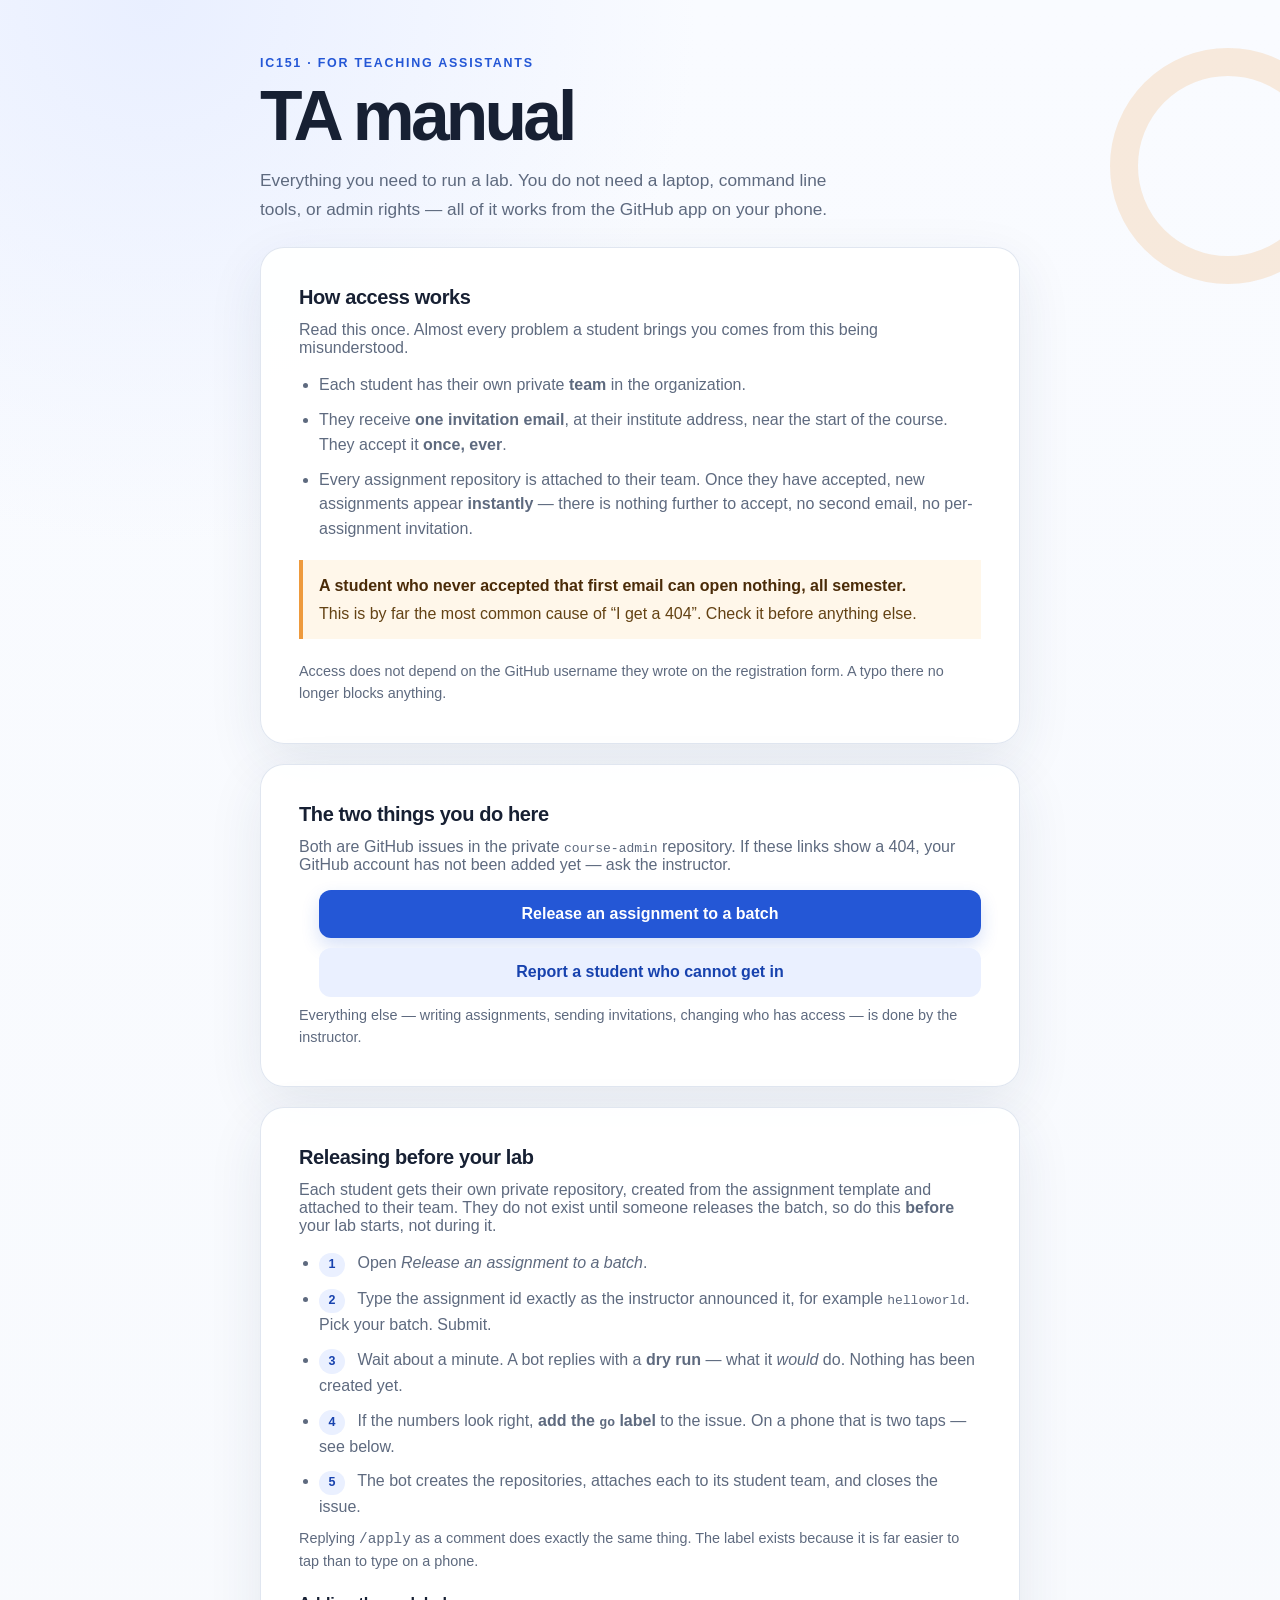
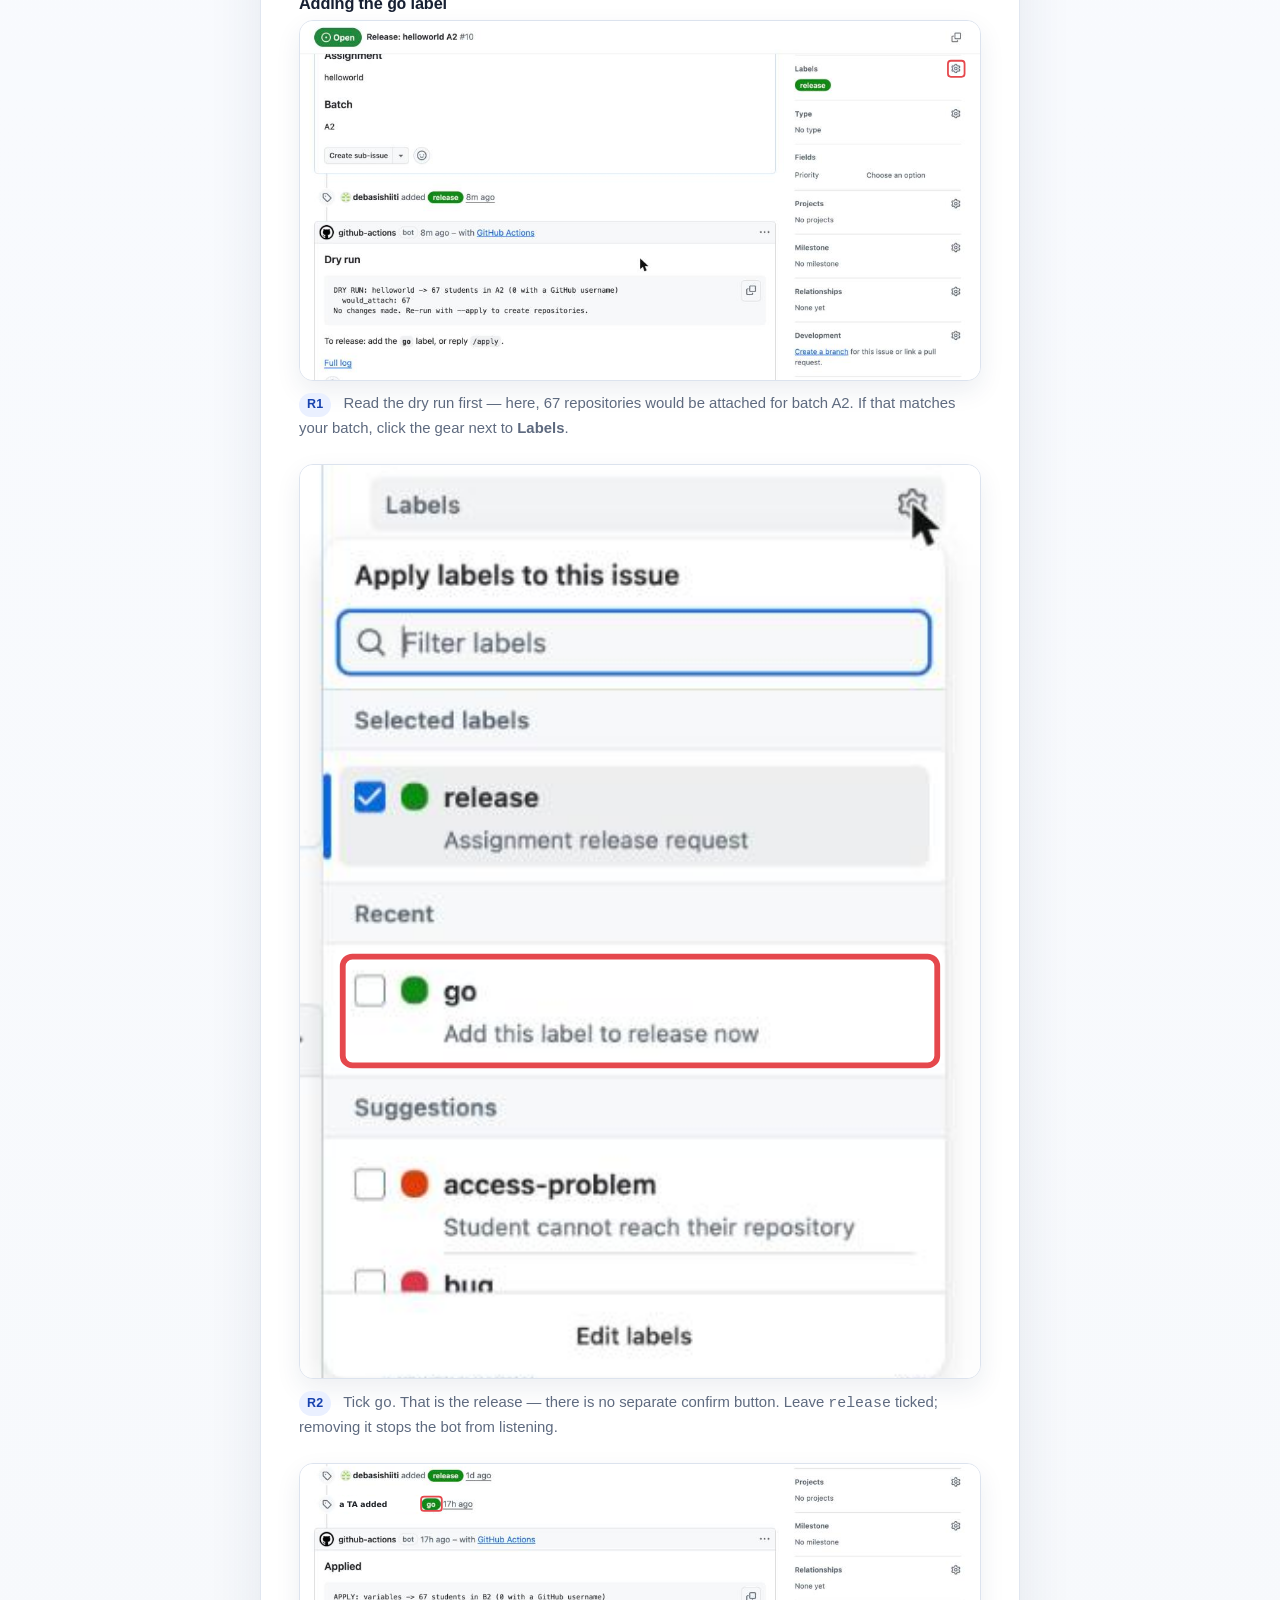
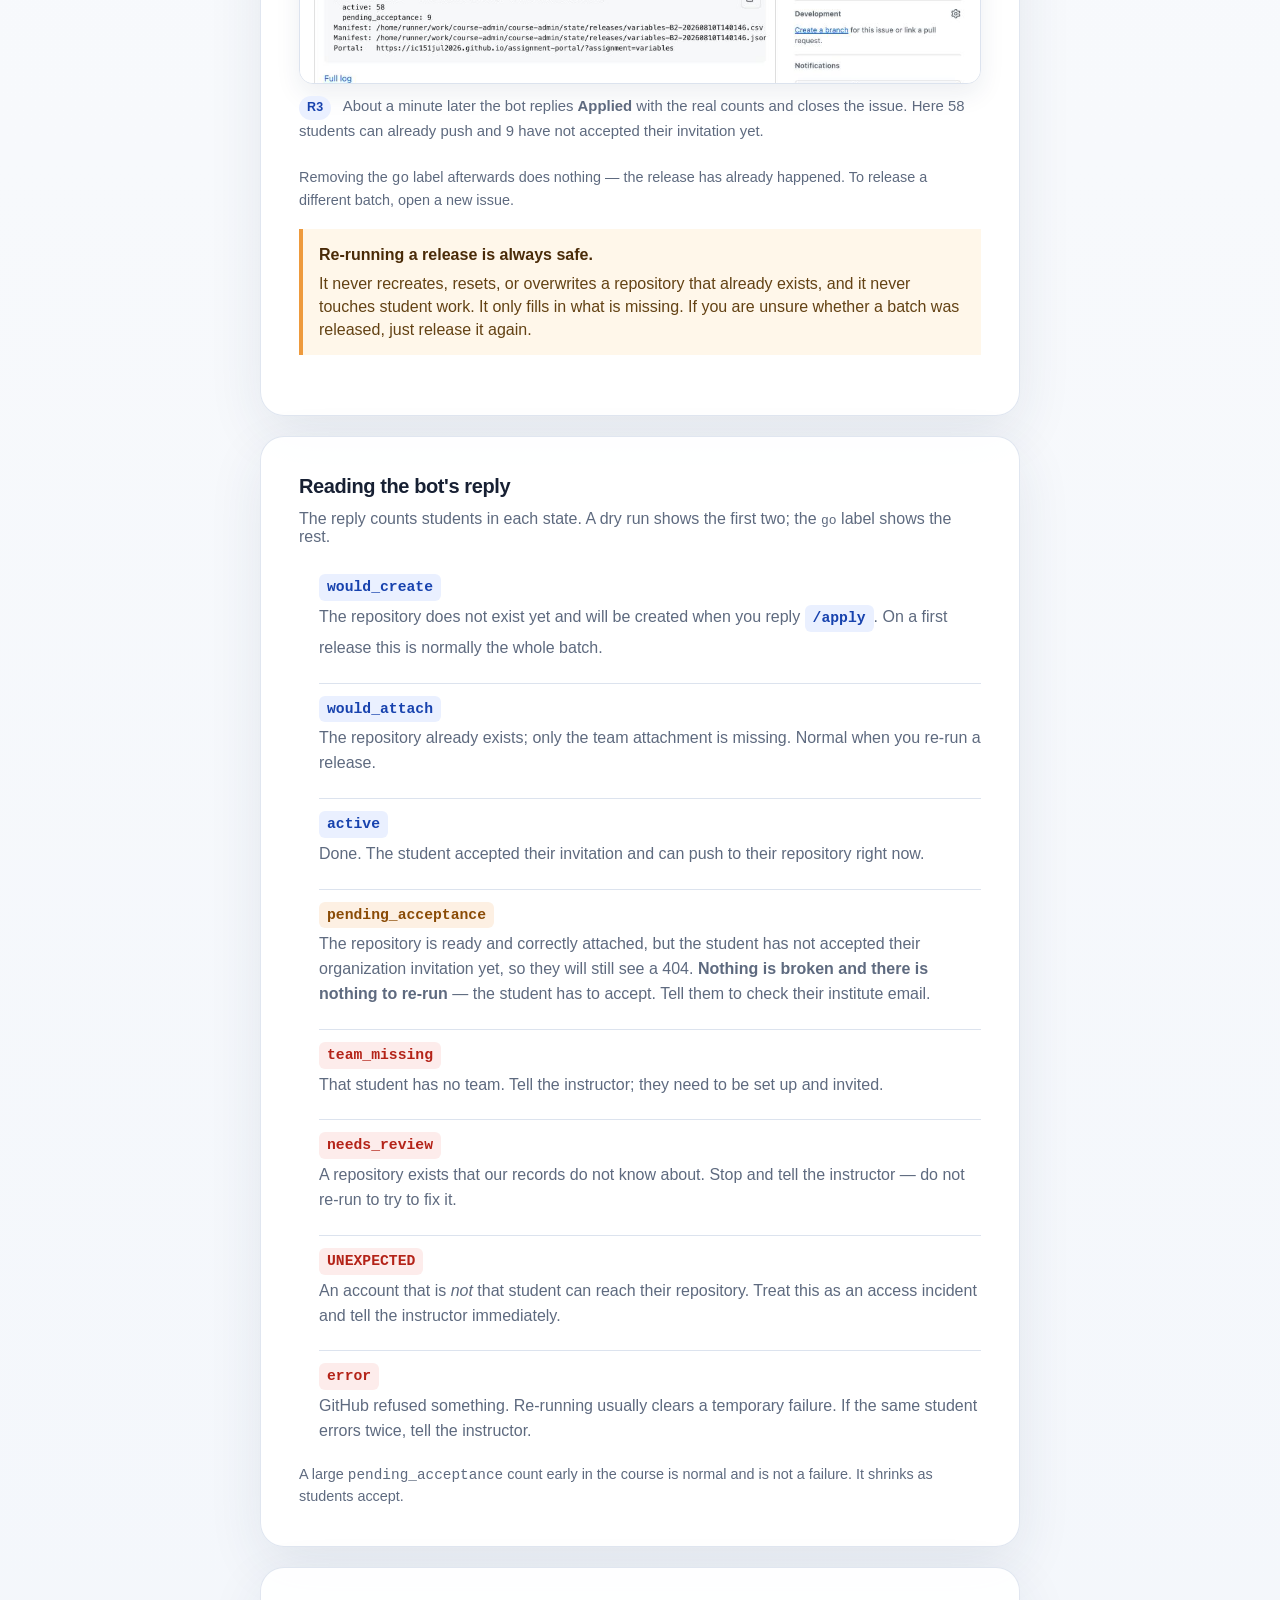
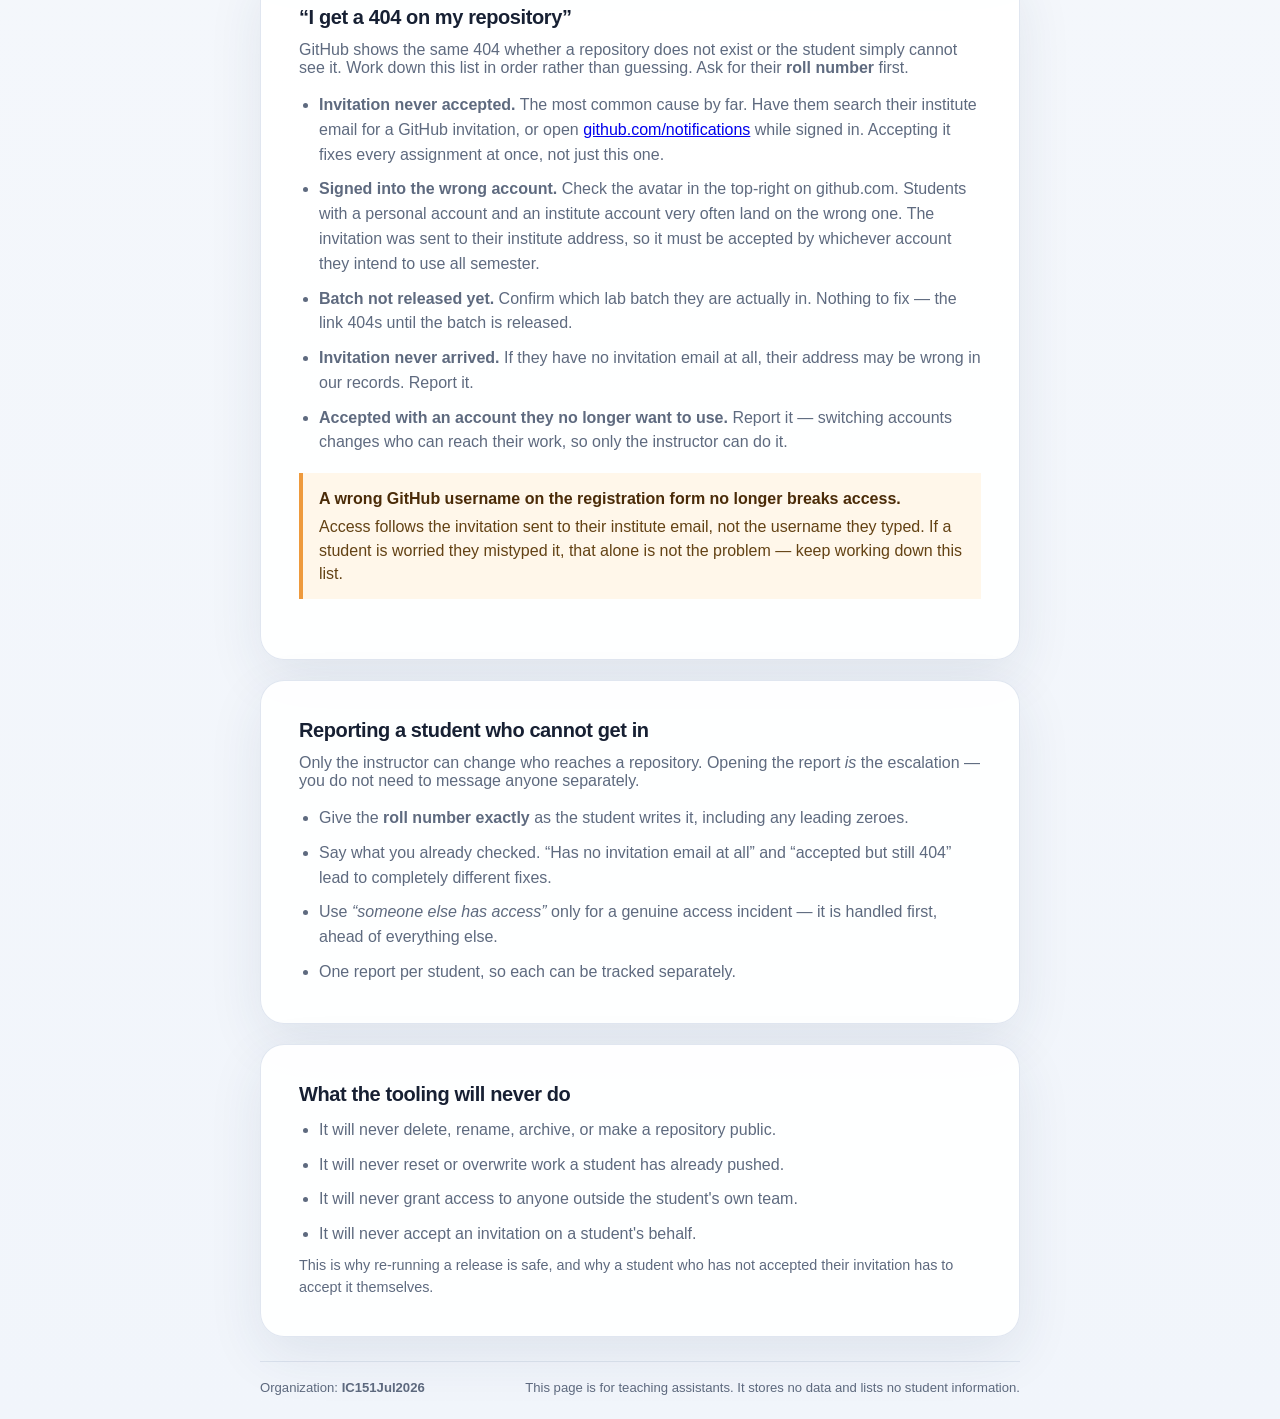
==== commit 474c3458: "Update assignment portal" ====
--- a/ta.html
+++ b/ta.html
@@ -63,9 +63,36 @@
           <li><strong class="step">1</strong> Open <em>Release an assignment to a batch</em>.</li>
           <li><strong class="step">2</strong> Type the assignment id exactly as the instructor announced it, for example <code>helloworld</code>. Pick your batch. Submit.</li>
           <li><strong class="step">3</strong> Wait about a minute. A bot replies with a <strong>dry run</strong> &mdash; what it <em>would</em> do. Nothing has been created yet.</li>
-          <li><strong class="step">4</strong> If the numbers look right, reply with <code>/apply</code> as a comment.</li>
+          <li><strong class="step">4</strong> If the numbers look right, <strong>add the <code>go</code> label</strong> to the issue. On a phone that is two taps &mdash; see below.</li>
           <li><strong class="step">5</strong> The bot creates the repositories, attaches each to its student team, and closes the issue.</li>
         </ul>
+        <p class="field-help">Replying <code>/apply</code> as a comment does exactly the same thing. The label exists because it is far easier to tap than to type on a phone.</p>
+
+        <h3>Adding the <code>go</code> label</h3>
+        <figure class="shot">
+          <svg viewBox="0 0 1146 605" role="img" aria-label="A release issue showing the bot's dry run reply, with the Labels gear in the sidebar highlighted">
+            <image href="assets/release-dry-run.jpg" x="0" y="0" width="1146" height="605"></image>
+            <rect fill="none" stroke="#e5484d" stroke-width="3" rx="5" x="1092" y="67" width="28" height="27"></rect>
+          </svg>
+          <figcaption><strong class="step">R1</strong> Read the dry run first &mdash; here, 67 repositories would be attached for batch A2. If that matches your batch, click the gear next to <strong>Labels</strong>.</figcaption>
+        </figure>
+        <figure class="shot">
+          <svg viewBox="790 60 350 470" role="img" aria-label="The label picker open, with the go label highlighted">
+            <image href="assets/release-label-picker.jpg" x="0" y="0" width="1146" height="605"></image>
+            <rect fill="none" stroke="#e5484d" stroke-width="3" rx="5" x="812" y="313" width="306" height="56"></rect>
+          </svg>
+          <figcaption><strong class="step">R2</strong> Tick <code>go</code>. That is the release &mdash; there is no separate confirm button. Leave <code>release</code> ticked; removing it stops the bot from listening.</figcaption>
+        </figure>
+        <figure class="shot">
+          <svg viewBox="0 140 1146 370" role="img" aria-label="The same issue after the go label was added, showing the bot's Applied reply">
+            <image href="assets/release-applied.jpg" x="0" y="0" width="1146" height="602"></image>
+            <rect fill="#ffffff" x="62" y="195" width="141" height="25"></rect>
+            <text x="66" y="213" font-family="system-ui, -apple-system, 'Segoe UI', sans-serif" font-size="13" font-weight="600" fill="#1f2328">a TA added</text>
+            <rect fill="none" stroke="#e5484d" stroke-width="3" rx="5" x="204" y="195" width="35" height="24"></rect>
+          </svg>
+          <figcaption><strong class="step">R3</strong> About a minute later the bot replies <strong>Applied</strong> with the real counts and closes the issue. Here 58 students can already push and 9 have not accepted their invitation yet.</figcaption>
+        </figure>
+        <p class="field-help">Removing the <code>go</code> label afterwards does nothing &mdash; the release has already happened. To release a different batch, open a new issue.</p>
         <div class="notice">
           <strong>Re-running a release is always safe.</strong>
           <span>It never recreates, resets, or overwrites a repository that already exists, and it never touches student work. It only fills in what is missing. If you are unsure whether a batch was released, just release it again.</span>
@@ -74,7 +101,7 @@
 
       <section class="card instructions" aria-labelledby="states-title">
         <h2 id="states-title">Reading the bot's reply</h2>
-        <p>The reply counts students in each state. A dry run shows the first two; <code>/apply</code> shows the rest.</p>
+        <p>The reply counts students in each state. A dry run shows the first two; the <code>go</code> label shows the rest.</p>
         <ul class="states">
           <li><code>would_create</code><span>The repository does not exist yet and will be created when you reply <code>/apply</code>. On a first release this is normally the whole batch.</span></li>
           <li><code>would_attach</code><span>The repository already exists; only the team attachment is missing. Normal when you re-run a release.</span></li>
--- a/styles.css
+++ b/styles.css
@@ -196,7 +196,8 @@
 
 .instructions h2 { color: var(--ink); margin-bottom: 12px; }
 
-.instructions ul {
+.instructions ul,
+.instructions ol {
   display: grid;
   gap: 10px;
   margin: 0;
@@ -237,7 +238,8 @@
 }
 
 .card.instructions > p,
-.card.instructions ul {
+.card.instructions ul,
+.card.instructions ol {
   color: var(--muted);
 }
 
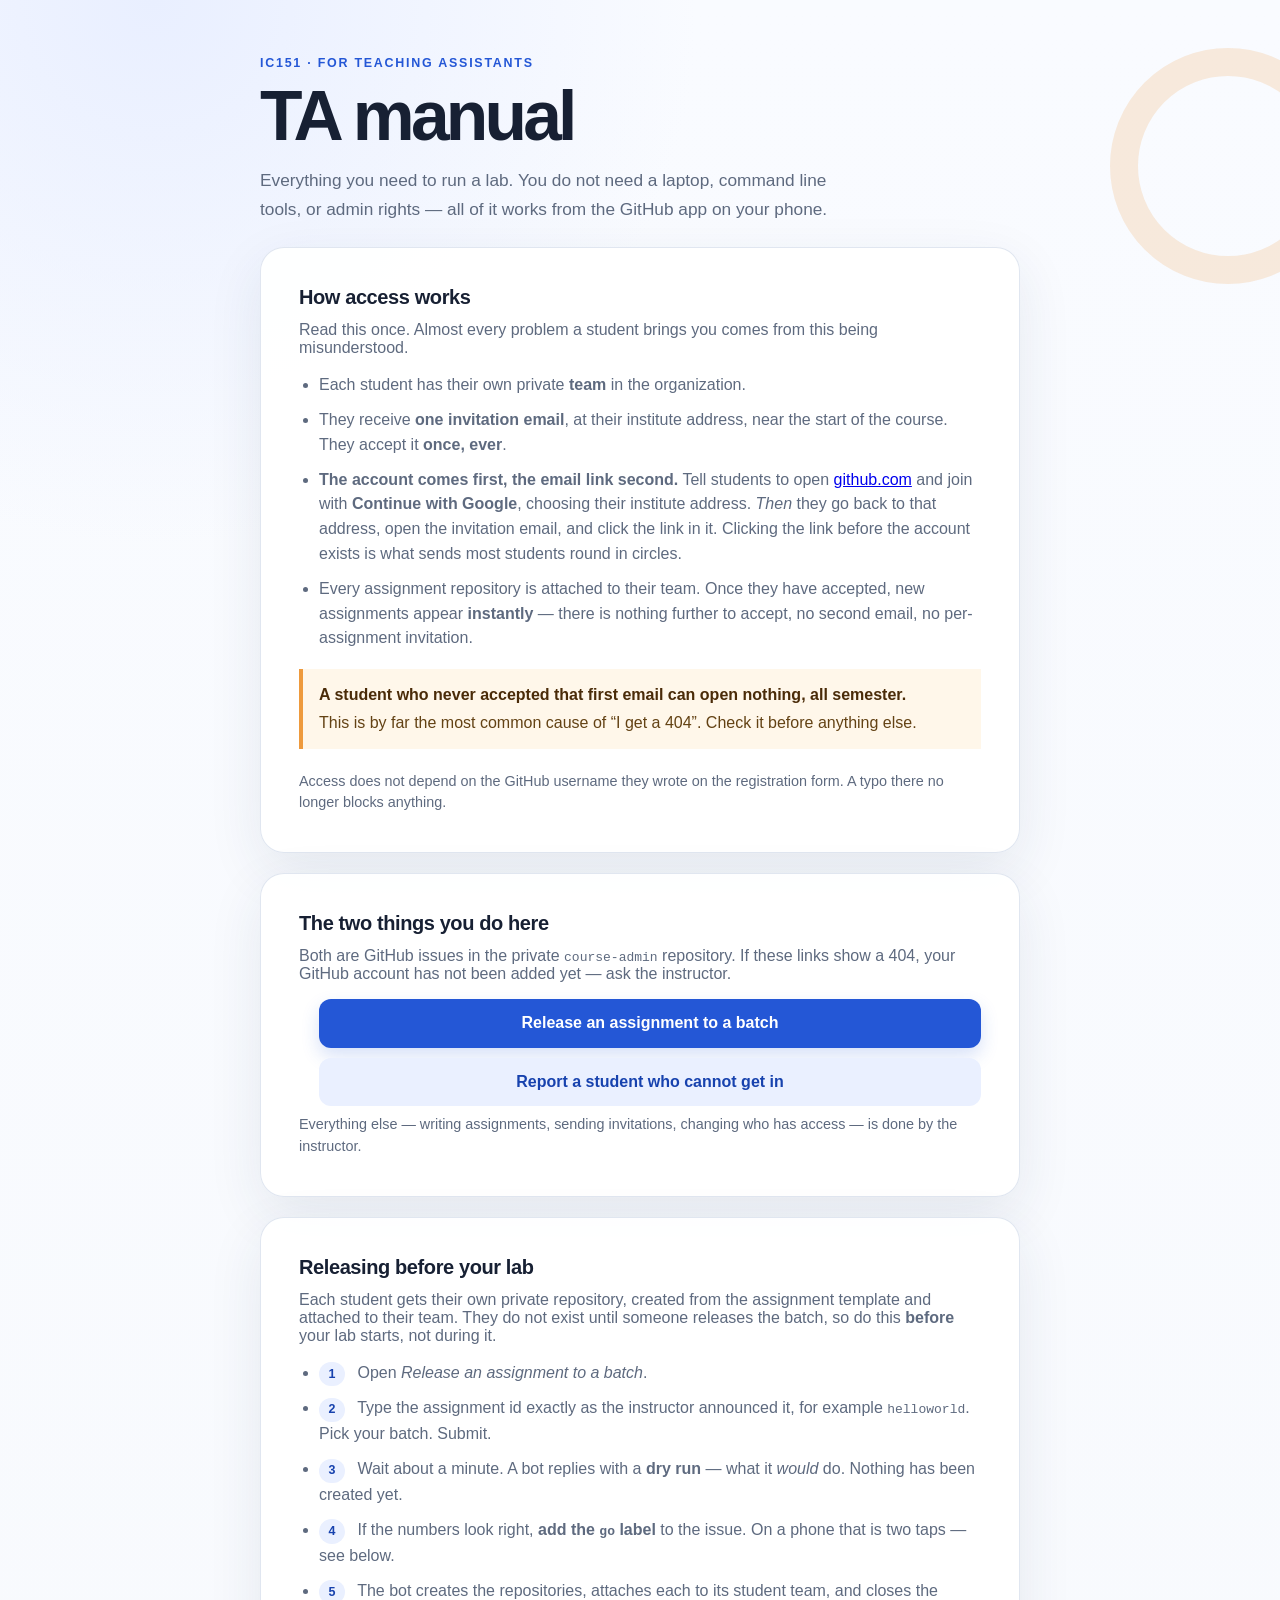
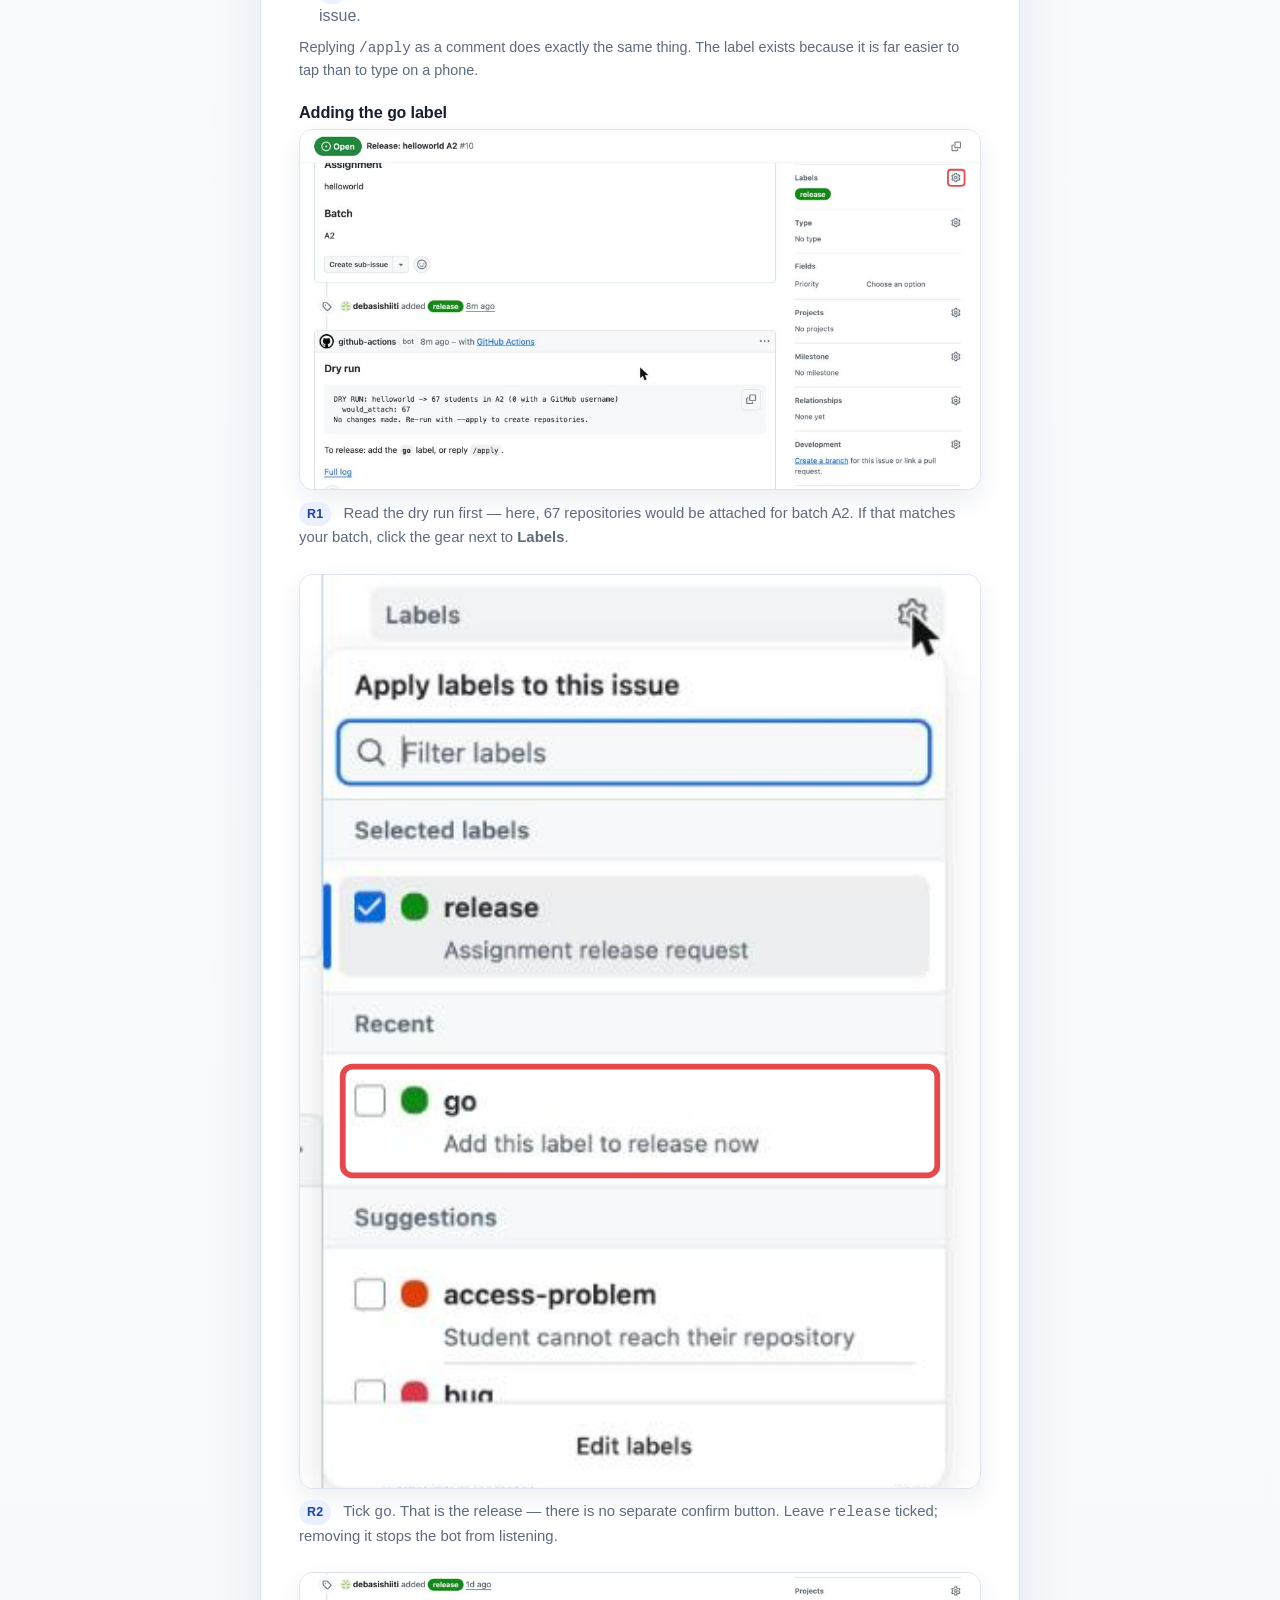
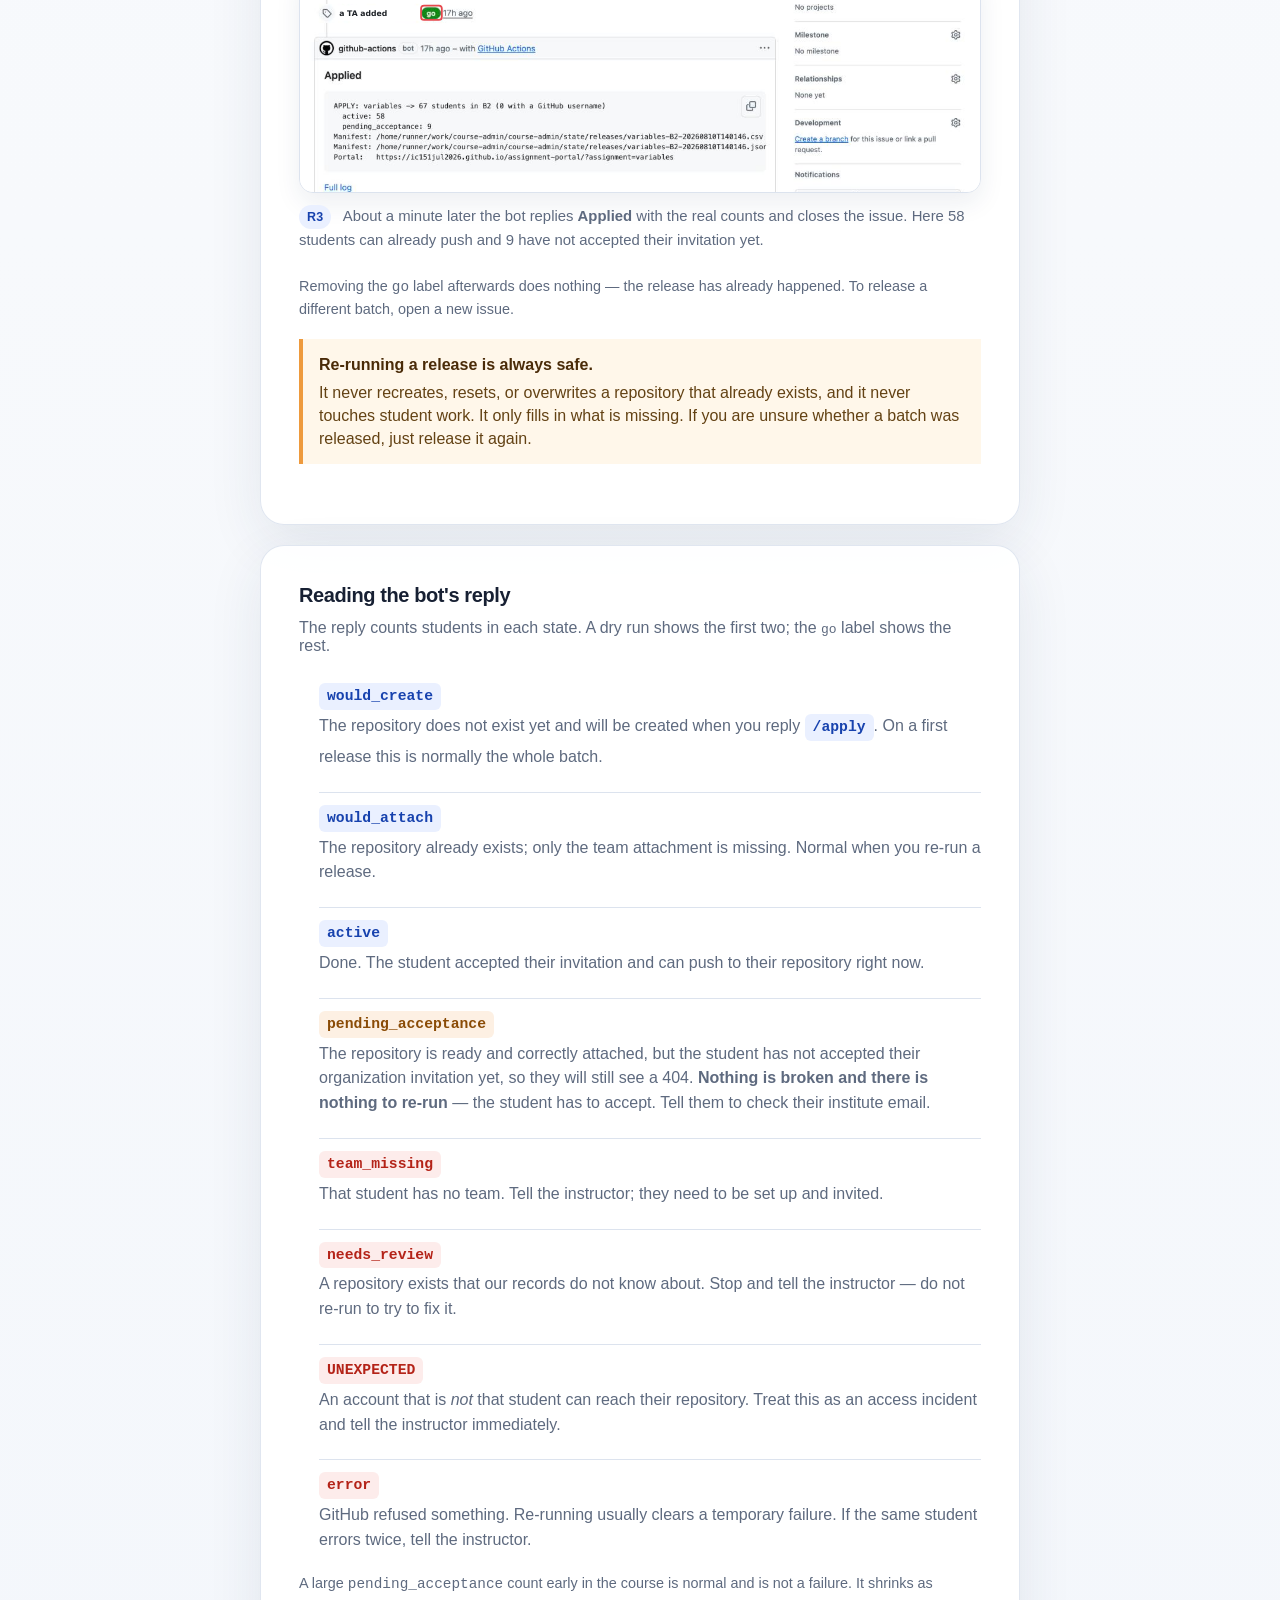
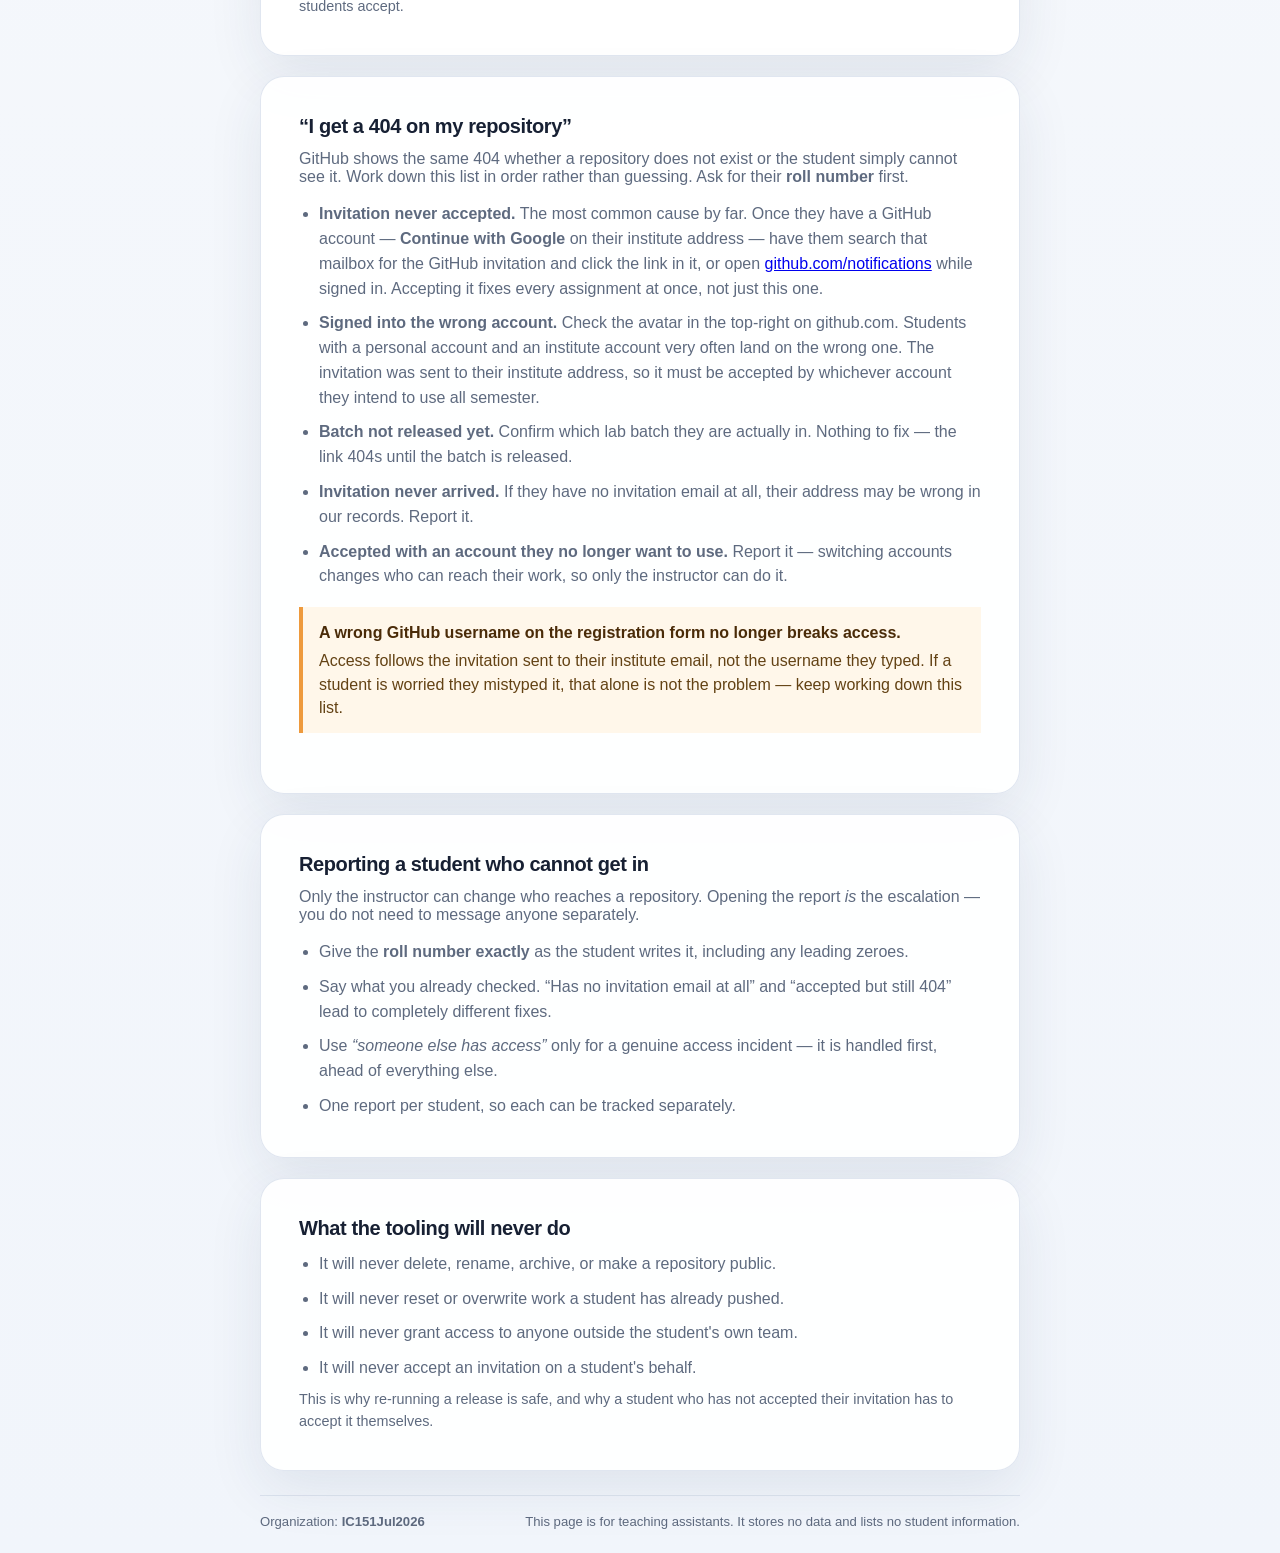
==== commit 9c6dde3a: "Update assignment portal" ====
--- a/ta.html
+++ b/ta.html
@@ -37,6 +37,7 @@
         <ul>
           <li>Each student has their own private <strong>team</strong> in the organization.</li>
           <li>They receive <strong>one invitation email</strong>, at their institute address, near the start of the course. They accept it <strong>once, ever</strong>.</li>
+          <li><strong>The account comes first, the email link second.</strong> Tell students to open <a href="https://github.com/login" target="_blank" rel="noopener noreferrer">github.com</a> and join with <strong>Continue with Google</strong>, choosing their institute address. <em>Then</em> they go back to that address, open the invitation email, and click the link in it. Clicking the link before the account exists is what sends most students round in circles.</li>
           <li>Every assignment repository is attached to their team. Once they have accepted, new assignments appear <strong>instantly</strong> &mdash; there is nothing further to accept, no second email, no per-assignment invitation.</li>
         </ul>
         <div class="notice">
@@ -119,7 +120,7 @@
         <h2 id="trouble-title">&ldquo;I get a 404 on my repository&rdquo;</h2>
         <p>GitHub shows the same 404 whether a repository does not exist or the student simply cannot see it. Work down this list in order rather than guessing. Ask for their <strong>roll number</strong> first.</p>
         <ul>
-          <li><strong>Invitation never accepted.</strong> The most common cause by far. Have them search their institute email for a GitHub invitation, or open <a href="https://github.com/notifications" target="_blank" rel="noopener noreferrer">github.com/notifications</a> while signed in. Accepting it fixes every assignment at once, not just this one.</li>
+          <li><strong>Invitation never accepted.</strong> The most common cause by far. Once they have a GitHub account &mdash; <strong>Continue with Google</strong> on their institute address &mdash; have them search that mailbox for the GitHub invitation and click the link in it, or open <a href="https://github.com/notifications" target="_blank" rel="noopener noreferrer">github.com/notifications</a> while signed in. Accepting it fixes every assignment at once, not just this one.</li>
           <li><strong>Signed into the wrong account.</strong> Check the avatar in the top-right on github.com. Students with a personal account and an institute account very often land on the wrong one. The invitation was sent to their institute address, so it must be accepted by whichever account they intend to use all semester.</li>
           <li><strong>Batch not released yet.</strong> Confirm which lab batch they are actually in. Nothing to fix &mdash; the link 404s until the batch is released.</li>
           <li><strong>Invitation never arrived.</strong> If they have no invitation email at all, their address may be wrong in our records. Report it.</li>
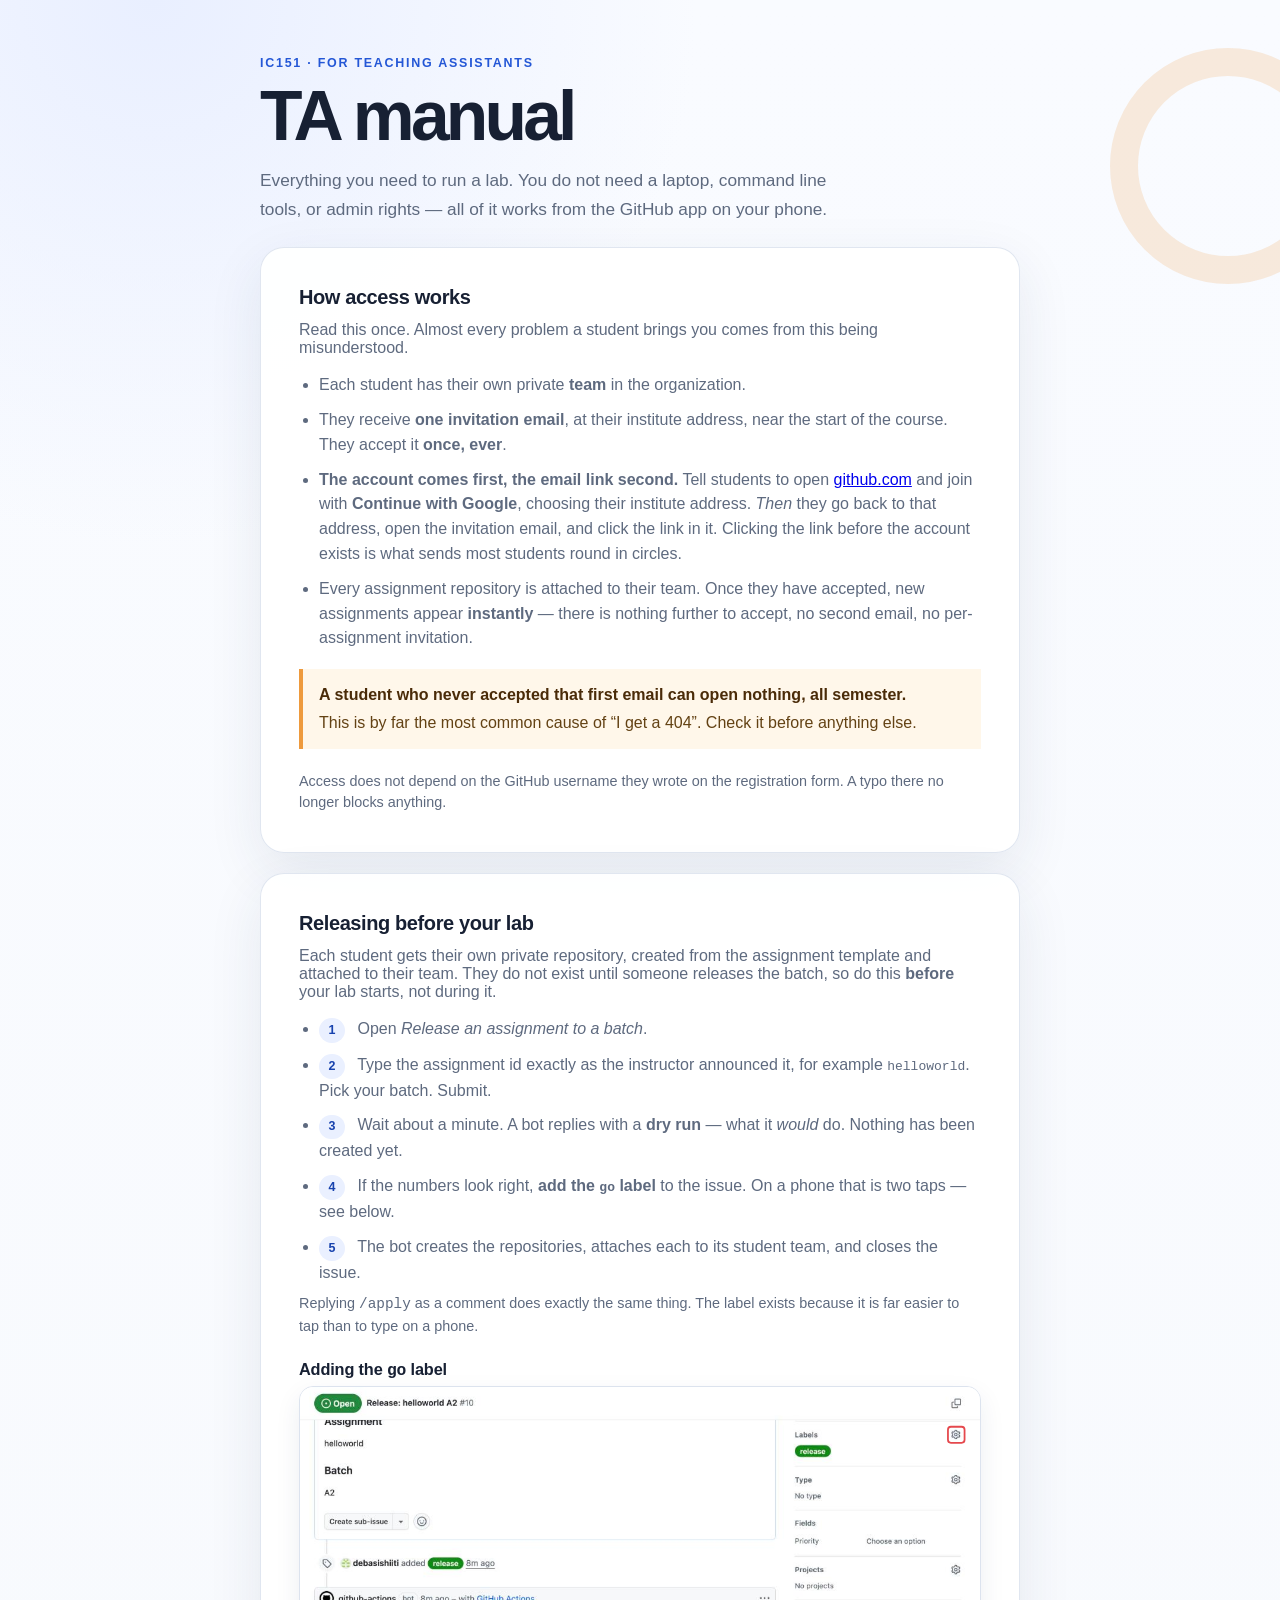
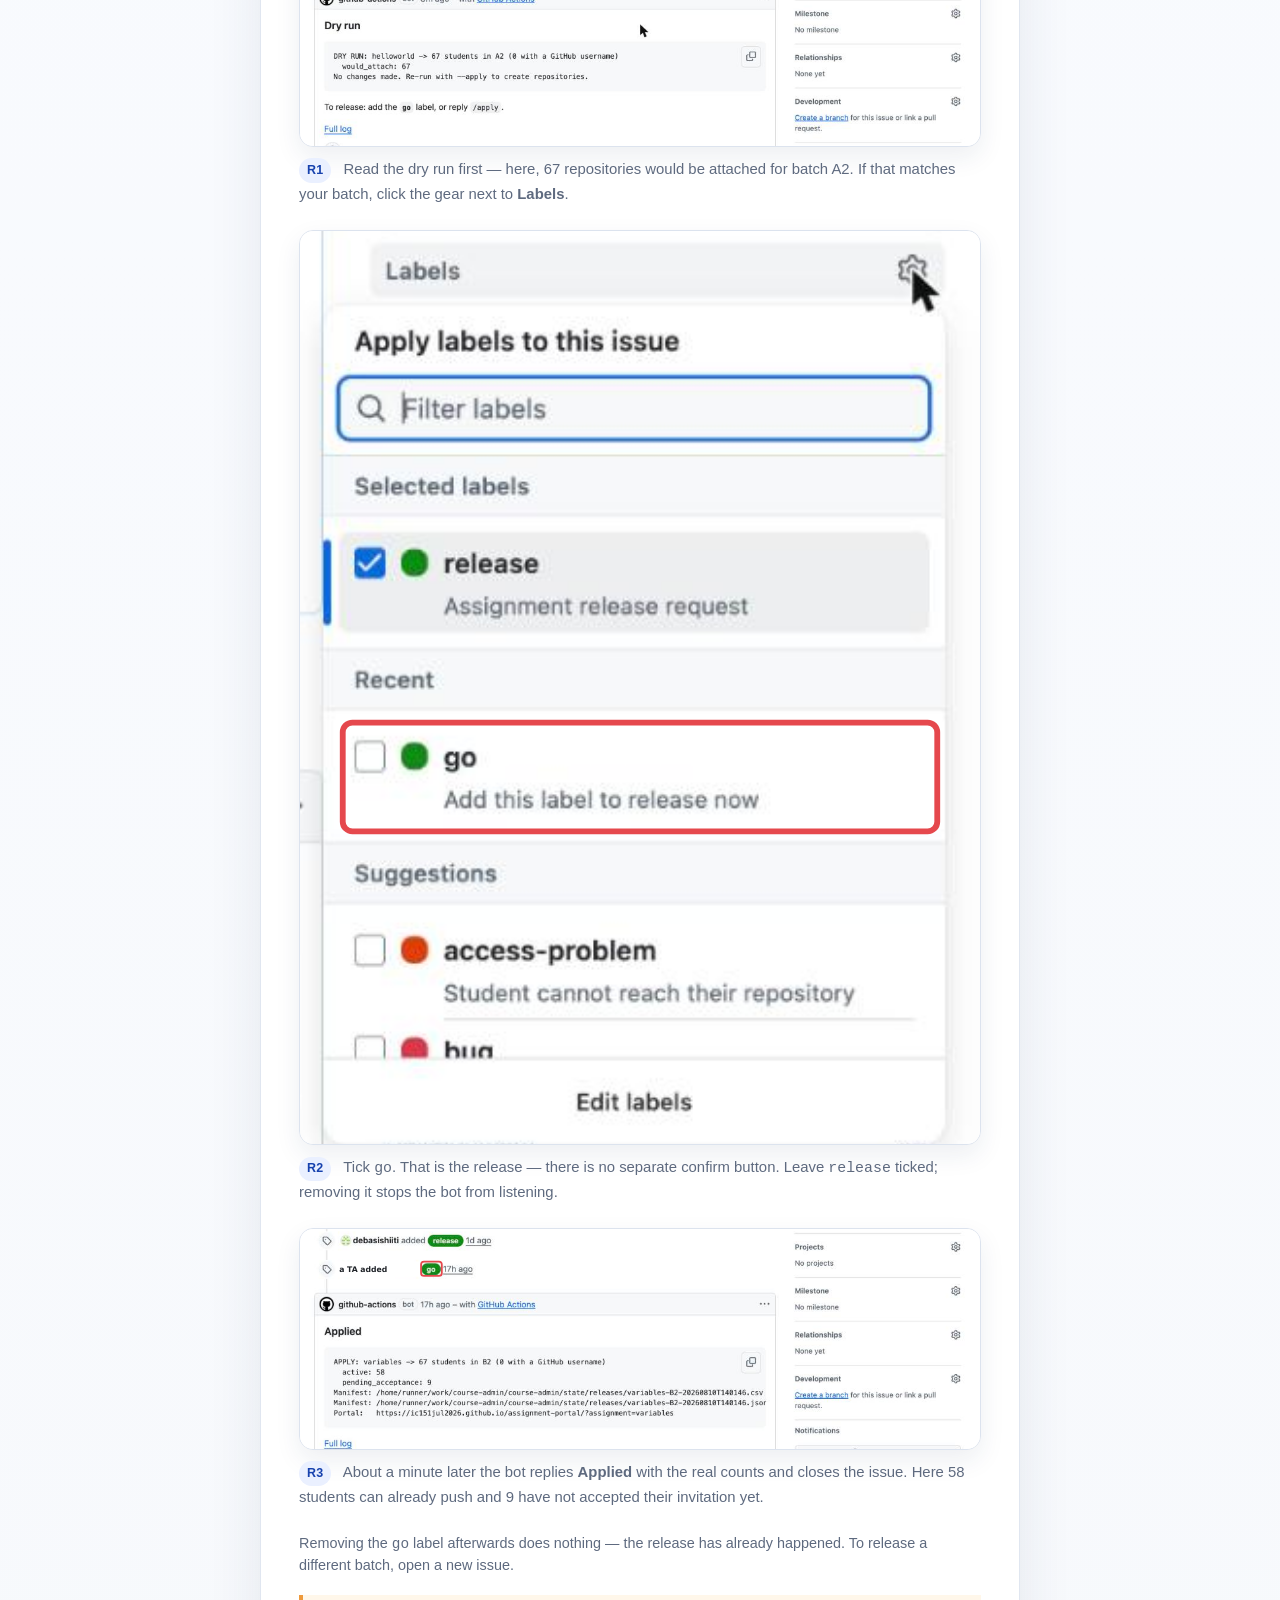
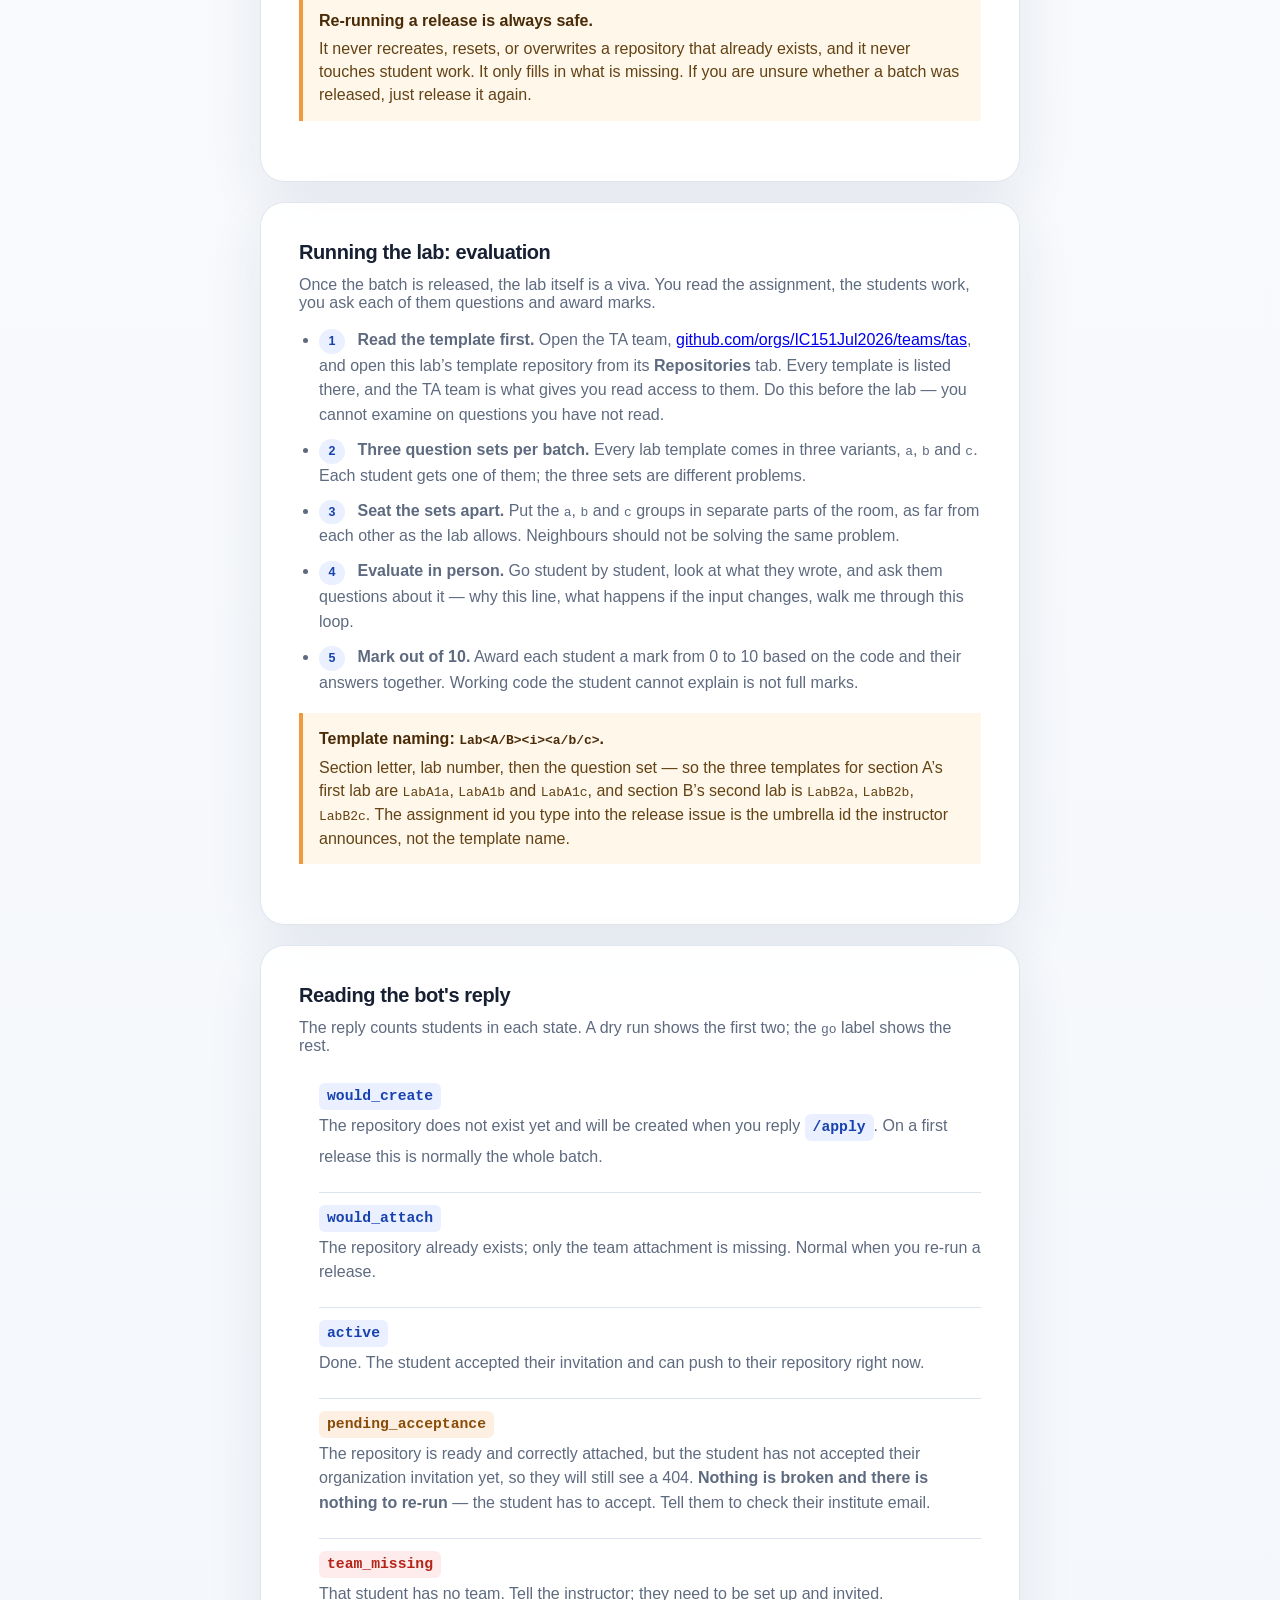
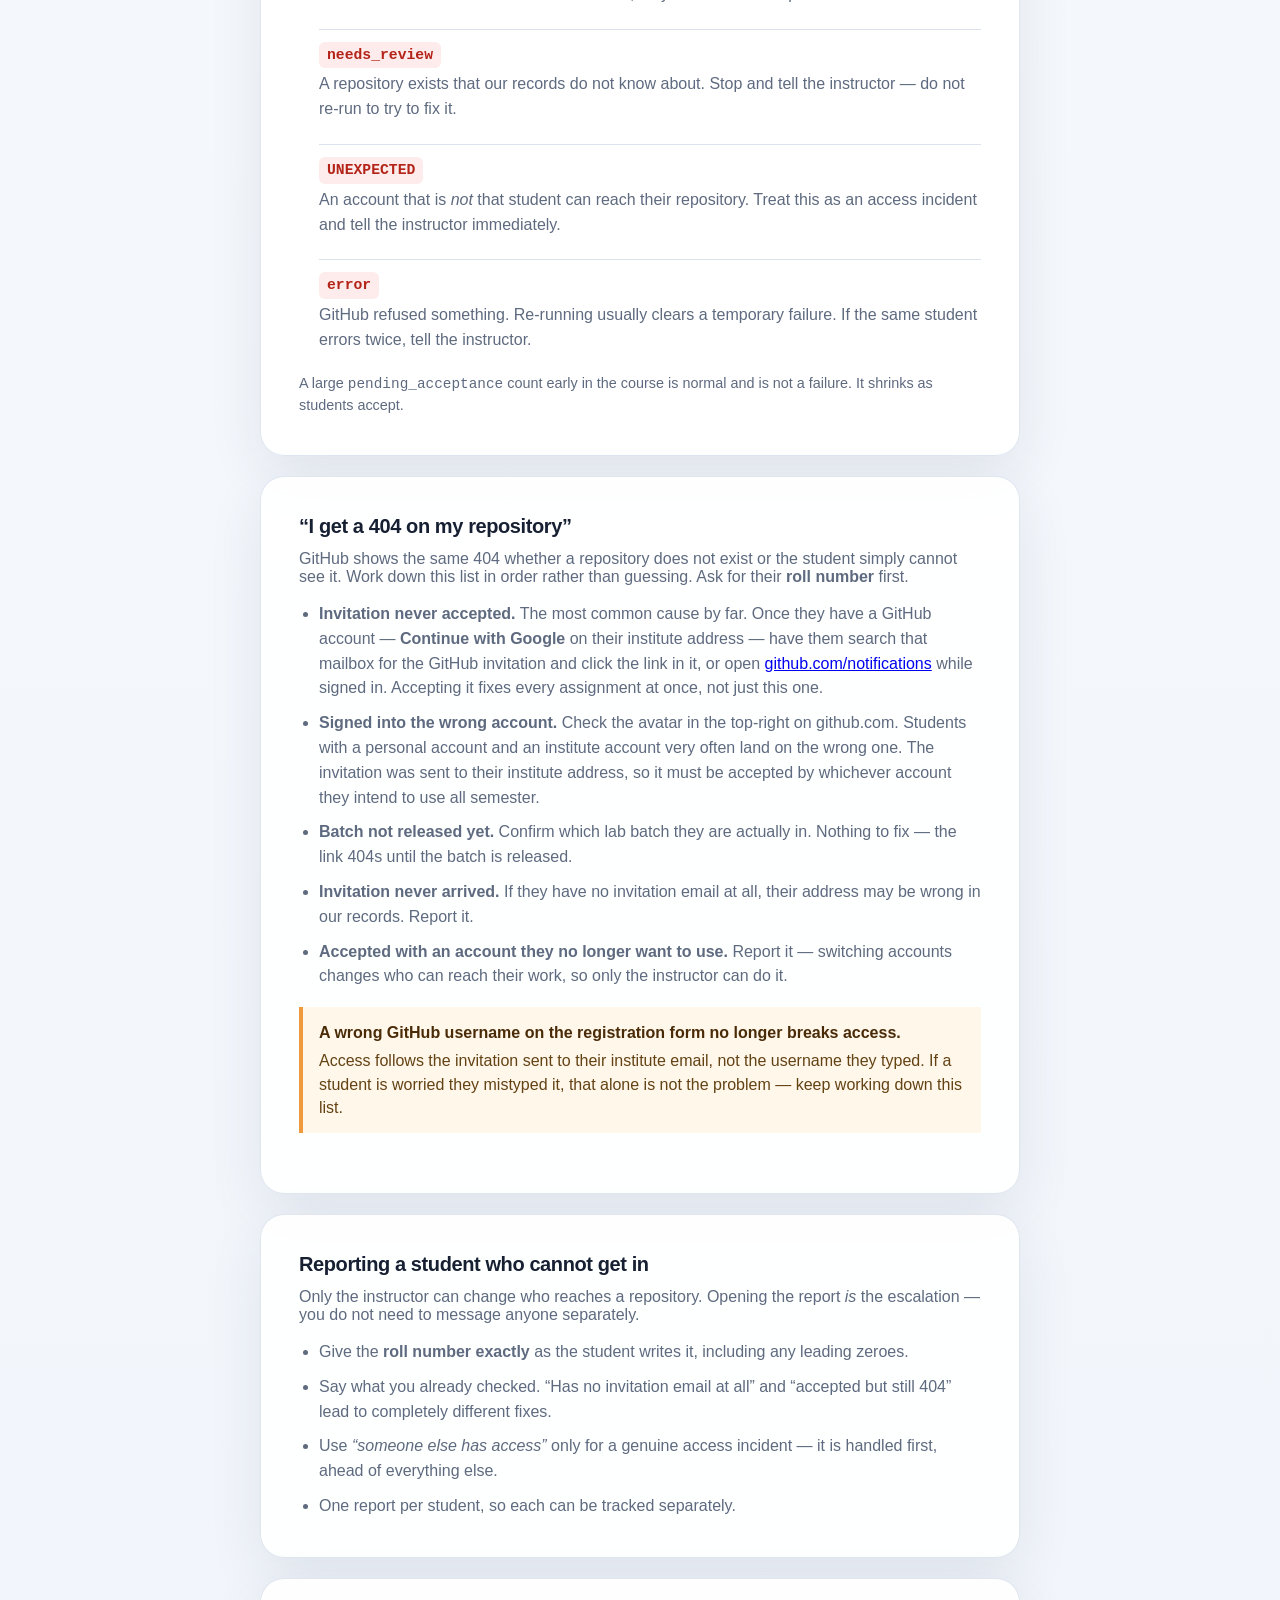
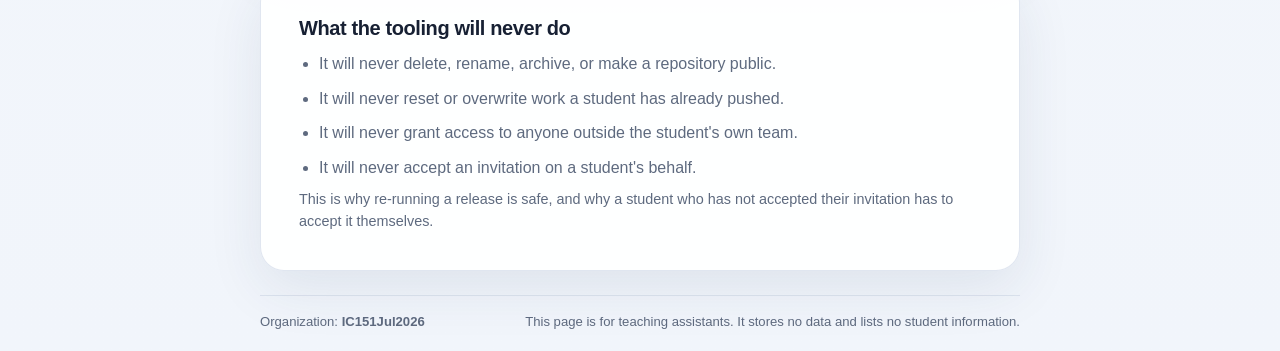
==== commit 50274c93: "Update assignment portal" ====
--- a/ta.html
+++ b/ta.html
@@ -19,8 +19,6 @@
       .states code.warn { background: #fdf0e3; color: #8a4b06; }
       .states code.bad  { background: #fdeceb; color: var(--danger); }
       .states span { display: block; color: var(--muted); line-height: 1.55; }
-      .do-list { display: grid; gap: 12px; margin: 0; padding: 0; list-style: none; }
-      .do-list a.button-link { display: block; text-align: center; }
     </style>
   </head>
   <body>
@@ -45,16 +43,6 @@
           <span>This is by far the most common cause of &ldquo;I get a 404&rdquo;. Check it before anything else.</span>
         </div>
         <p class="field-help">Access does not depend on the GitHub username they wrote on the registration form. A typo there no longer blocks anything.</p>
-      </section>
-
-      <section class="card instructions" aria-labelledby="do-title">
-        <h2 id="do-title">The two things you do here</h2>
-        <p>Both are GitHub issues in the private <code>course-admin</code> repository. If these links show a 404, your GitHub account has not been added yet &mdash; ask the instructor.</p>
-        <ul class="do-list">
-          <li><a class="primary-button button-link" href="https://github.com/IC151Jul2026/course-admin/issues/new?template=release-assignment.yml" target="_blank" rel="noopener noreferrer">Release an assignment to a batch</a></li>
-          <li><a class="secondary-button button-link" href="https://github.com/IC151Jul2026/course-admin/issues/new?template=access-problem.yml" target="_blank" rel="noopener noreferrer">Report a student who cannot get in</a></li>
-        </ul>
-        <p class="field-help">Everything else &mdash; writing assignments, sending invitations, changing who has access &mdash; is done by the instructor.</p>
       </section>
 
       <section class="card instructions" aria-labelledby="release-title">
@@ -97,6 +85,22 @@
         <div class="notice">
           <strong>Re-running a release is always safe.</strong>
           <span>It never recreates, resets, or overwrites a repository that already exists, and it never touches student work. It only fills in what is missing. If you are unsure whether a batch was released, just release it again.</span>
+        </div>
+      </section>
+
+      <section class="card instructions" aria-labelledby="lab-title">
+        <h2 id="lab-title">Running the lab: evaluation</h2>
+        <p>Once the batch is released, the lab itself is a viva. You read the assignment, the students work, you ask each of them questions and award marks.</p>
+        <ul>
+          <li><strong class="step">1</strong> <strong>Read the template first.</strong> Open the TA team, <a href="https://github.com/orgs/IC151Jul2026/teams/tas/repositories" target="_blank" rel="noopener noreferrer">github.com/orgs/IC151Jul2026/teams/tas</a>, and open this lab&rsquo;s template repository from its <strong>Repositories</strong> tab. Every template is listed there, and the TA team is what gives you read access to them. Do this before the lab &mdash; you cannot examine on questions you have not read.</li>
+          <li><strong class="step">2</strong> <strong>Three question sets per batch.</strong> Every lab template comes in three variants, <code>a</code>, <code>b</code> and <code>c</code>. Each student gets one of them; the three sets are different problems.</li>
+          <li><strong class="step">3</strong> <strong>Seat the sets apart.</strong> Put the <code>a</code>, <code>b</code> and <code>c</code> groups in separate parts of the room, as far from each other as the lab allows. Neighbours should not be solving the same problem.</li>
+          <li><strong class="step">4</strong> <strong>Evaluate in person.</strong> Go student by student, look at what they wrote, and ask them questions about it &mdash; why this line, what happens if the input changes, walk me through this loop.</li>
+          <li><strong class="step">5</strong> <strong>Mark out of 10.</strong> Award each student a mark from 0 to 10 based on the code and their answers together. Working code the student cannot explain is not full marks.</li>
+        </ul>
+        <div class="notice">
+          <strong>Template naming: <code>Lab&lt;A/B&gt;&lt;i&gt;&lt;a/b/c&gt;</code>.</strong>
+          <span>Section letter, lab number, then the question set &mdash; so the three templates for section A&rsquo;s first lab are <code>LabA1a</code>, <code>LabA1b</code> and <code>LabA1c</code>, and section B&rsquo;s second lab is <code>LabB2a</code>, <code>LabB2b</code>, <code>LabB2c</code>. The assignment id you type into the release issue is the umbrella id the instructor announces, not the template name.</span>
         </div>
       </section>
 
--- a/styles.css
+++ b/styles.css
@@ -87,33 +87,10 @@
   box-shadow: 0 18px 55px rgba(30, 52, 92, .09);
 }
 
-label {
-  display: block;
-  margin: 20px 0 8px;
-  font-weight: 750;
-}
-
-label:first-of-type { margin-top: 0; }
-
-select, input {
-  width: 100%;
-  min-height: 50px;
-  padding: 12px 14px;
-  border: 1px solid #cbd5e3;
-  border-radius: 12px;
-  color: var(--ink);
-  background: #fff;
-  font: inherit;
-  font-size: 1rem;
-}
-
-select:focus, input:focus, button:focus-visible, a:focus-visible {
+button:focus-visible, a:focus-visible {
   outline: 3px solid rgba(36, 87, 214, .25);
   outline-offset: 2px;
-  border-color: var(--blue);
-}
-
-select:disabled { color: var(--muted); background: #f3f5f8; }
+}
 
 .field-help {
   margin: 8px 0 0;
@@ -121,15 +98,6 @@
   font-size: .9rem;
   line-height: 1.5;
 }
-
-.status {
-  min-height: 24px;
-  margin: 18px 0 8px;
-  color: var(--muted);
-  font-size: .92rem;
-}
-
-.status.error { color: var(--danger); font-weight: 650; }
 
 button, .button-link {
   display: inline-flex;
@@ -161,9 +129,6 @@
   background: var(--blue-soft);
 }
 
-.confirmation h2 { margin-bottom: 10px; }
-.confirmation p:not(.eyebrow) { color: var(--muted); line-height: 1.55; }
-
 .repository-link-wrap {
   overflow-wrap: anywhere;
   margin: 20px 0;
